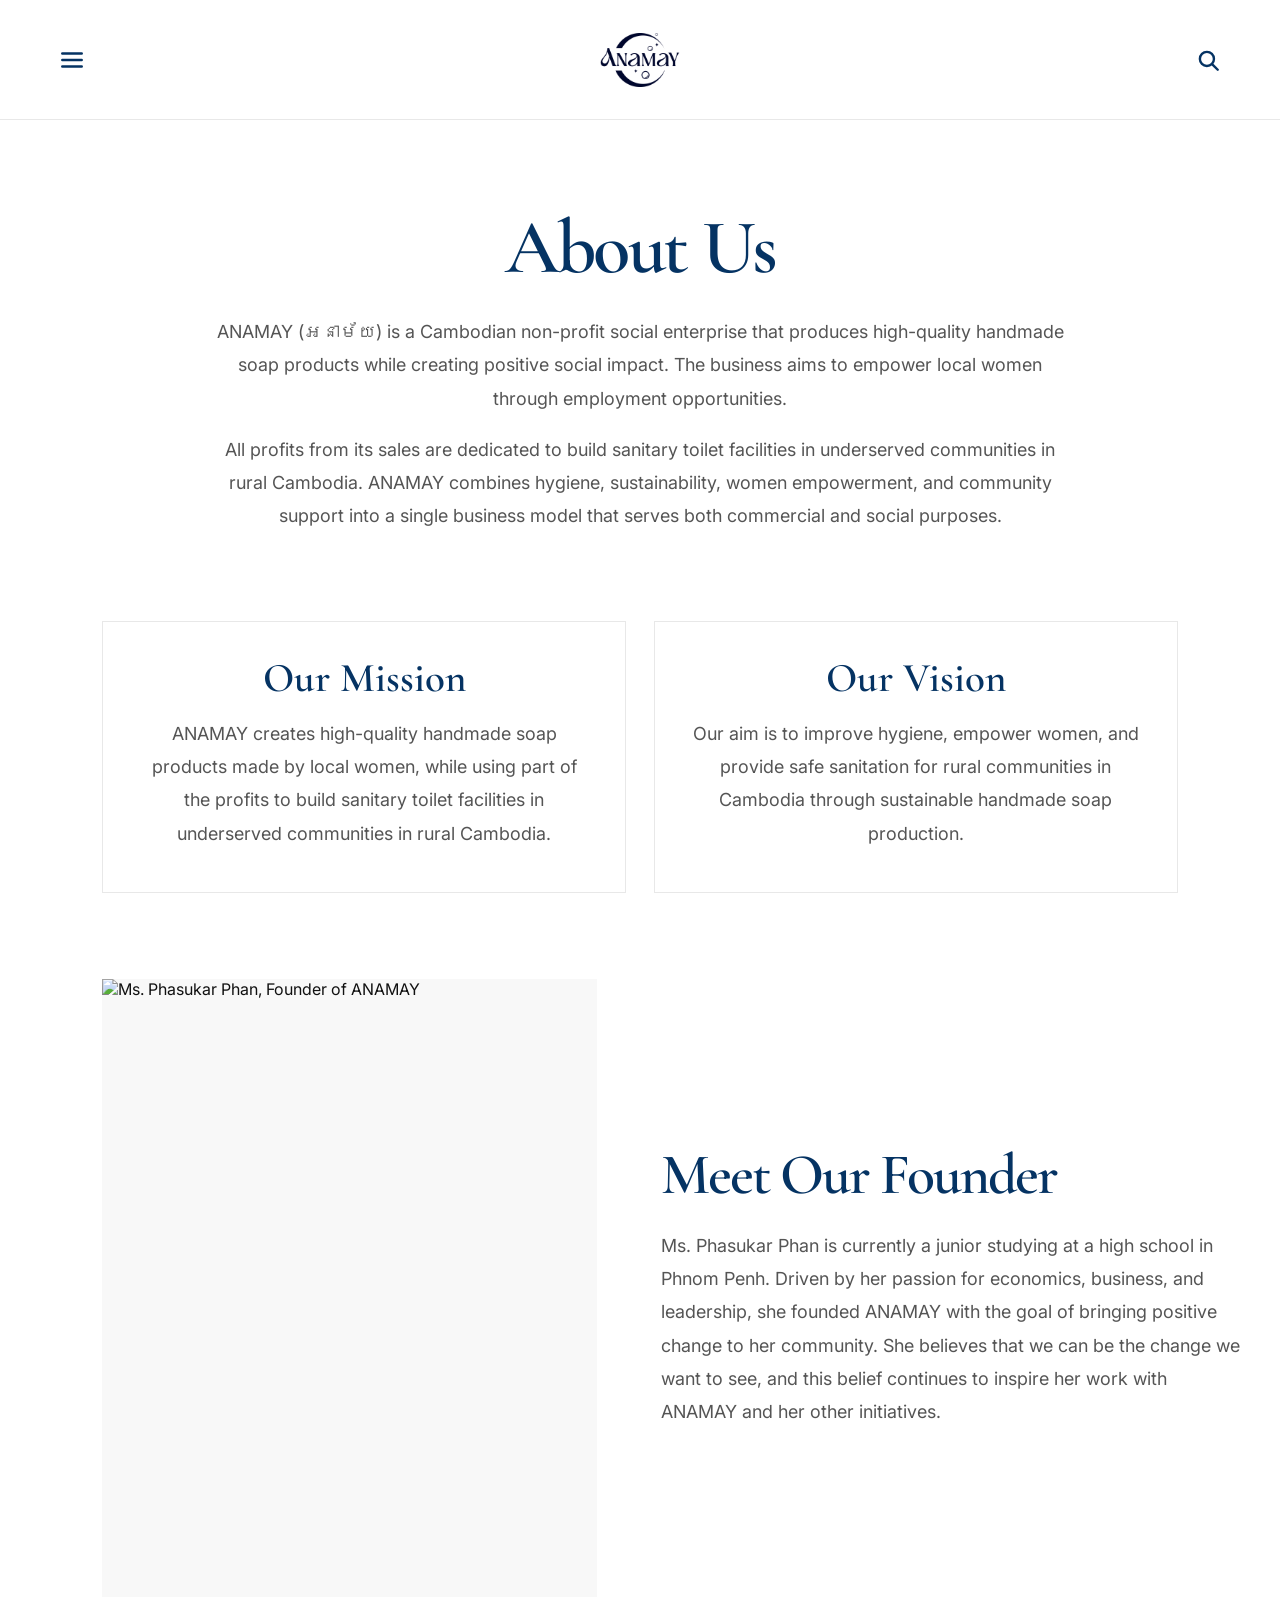
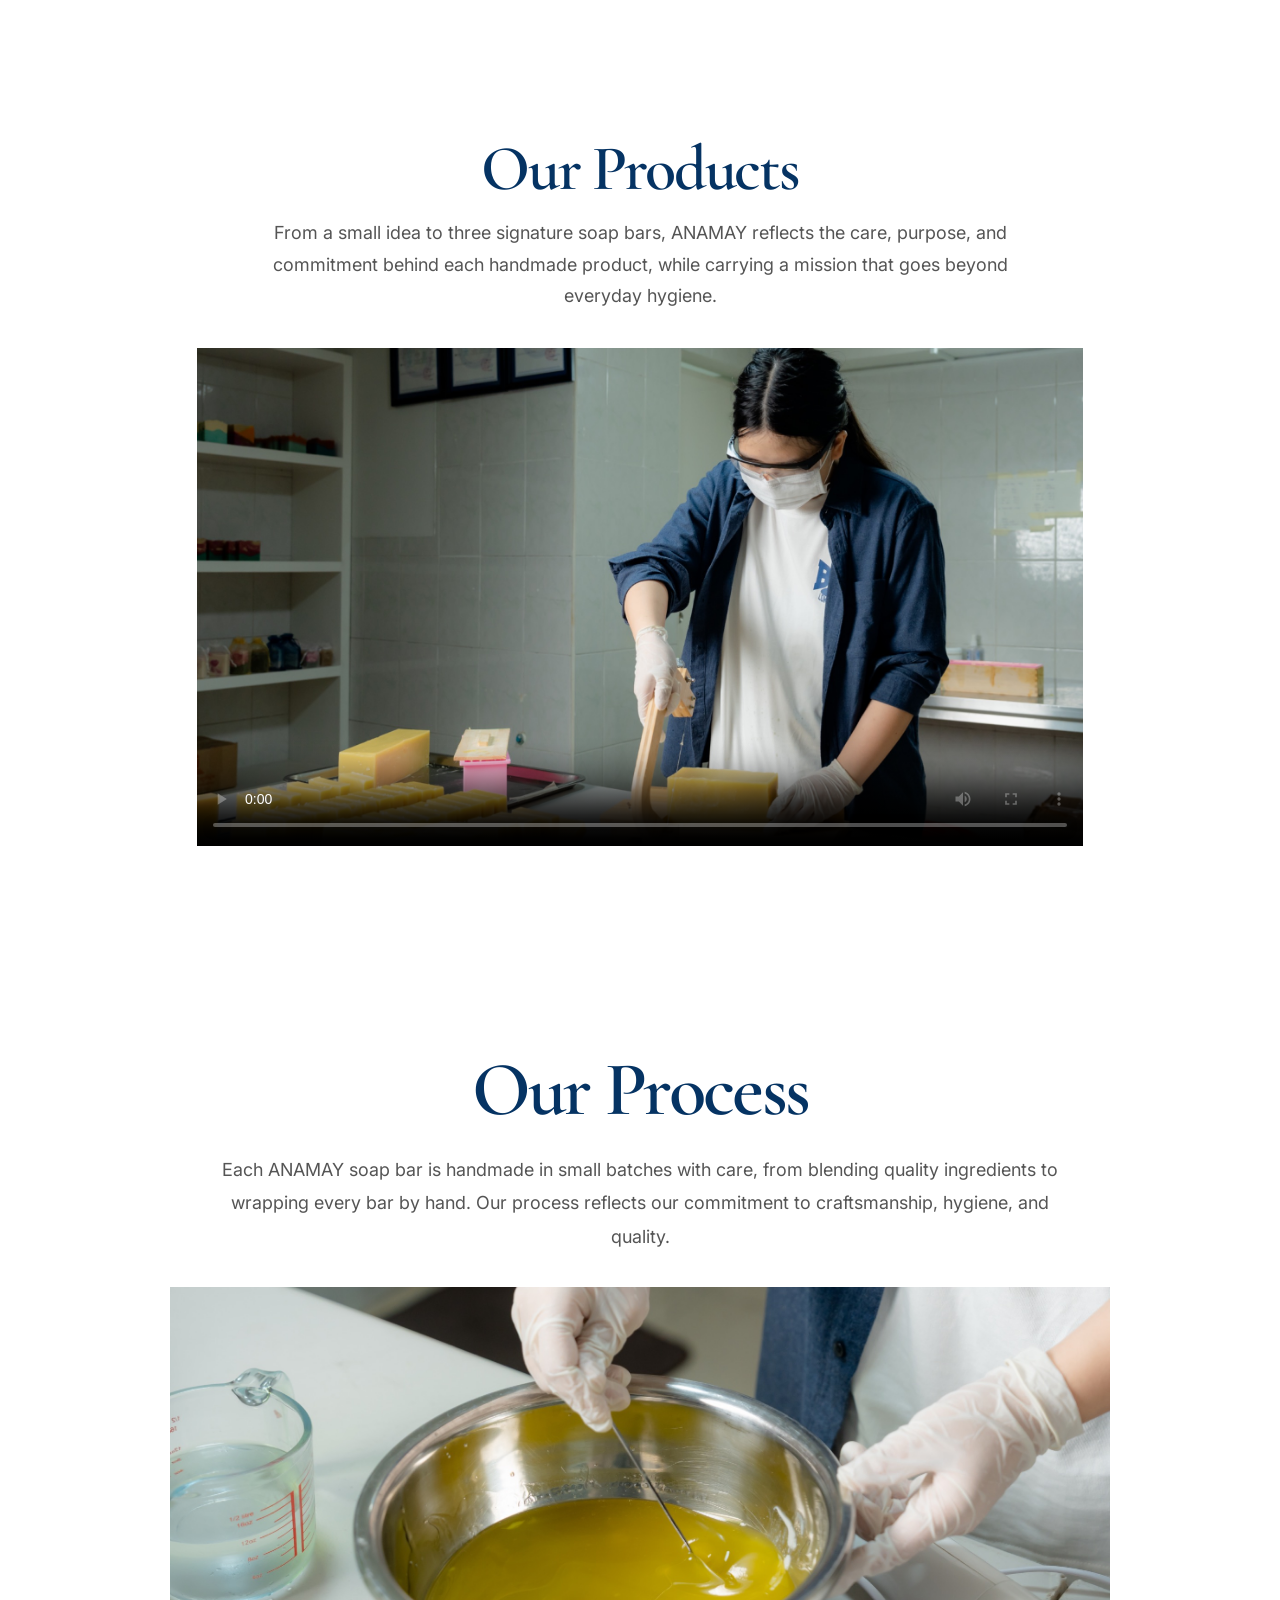
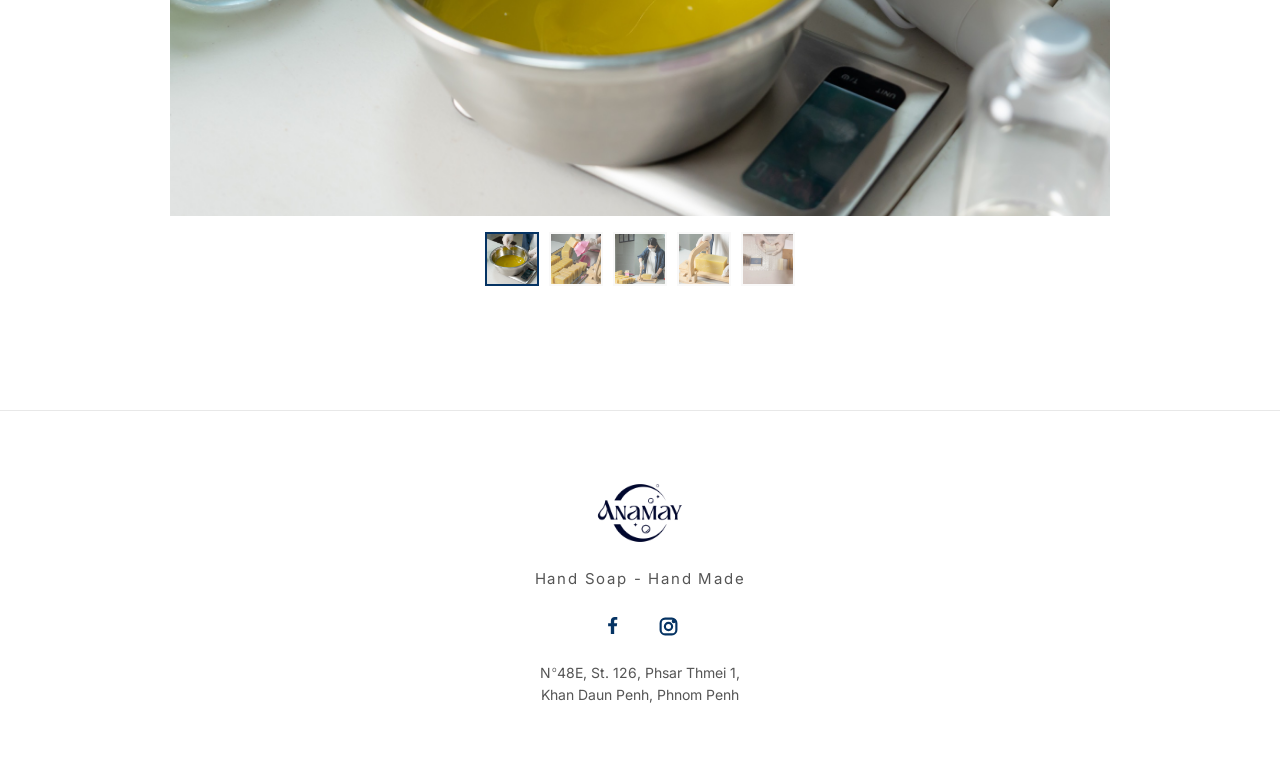
==== about-us/index.html @ 6538ec3e "Anamay Demo web" ====
<!DOCTYPE html>
<html lang="en">
<head>
  <meta charset="UTF-8" />
  <meta name="viewport" content="width=device-width, initial-scale=1.0" />
  <title>About Us | Anamay</title>

  <link rel="preconnect" href="https://fonts.googleapis.com">
  <link rel="preconnect" href="https://fonts.gstatic.com" crossorigin>
  <link href="https://fonts.googleapis.com/css2?family=Cormorant+Garamond:wght@500;600;700&family=Inter:wght@400;500;600;700&display=swap" rel="stylesheet">

  <link rel="stylesheet" href="../styles.css" />
</head>
<body class="about-us-page">
  <header class="site-header">
    <button class="icon-button" id="openMenu" aria-label="Open menu">
      <svg viewBox="0 0 24 24" aria-hidden="true">
        <line x1="3" y1="6" x2="21" y2="6"></line>
        <line x1="3" y1="12" x2="21" y2="12"></line>
        <line x1="3" y1="18" x2="21" y2="18"></line>
      </svg>
    </button>

    <a href="../" class="site-logo" aria-label="Anamay home">
      <img src="../images/anamay-logo.png" alt="Anamay logo" />
    </a>

    <div class="header-search">
      <input type="text" class="search-input" id="searchInput" placeholder="Search products..." />
      <div class="search-results" id="searchResults" aria-live="polite"></div>
      <button class="icon-button" id="searchToggle" aria-label="Open search">
        <svg viewBox="0 0 24 24" aria-hidden="true">
          <circle cx="11" cy="11" r="6.5"></circle>
          <line x1="16.2" y1="16.2" x2="21" y2="21"></line>
        </svg>
      </button>
    </div>
  </header>

  <aside class="side-menu" id="sideMenu">
    <button class="close-menu" id="closeMenu" aria-label="Close menu">&times;</button>
    <nav>
      <a href="../">Home</a>
      <a href="../about-us/">About Us</a>
      <a href="../our-journey/">Our Journey</a>
      <a href="../our-impact/">Our Impact</a>
    </nav>
  </aside>

  <div class="menu-backdrop" id="menuBackdrop"></div>

  <main class="about-page">
    <section class="about-section">
      <h1>About Us</h1>
      <div class="text-block narrow center-text">
        <p>
          ANAMAY (អនាម័យ) is a Cambodian non-profit social enterprise that produces high-quality handmade soap products while creating positive social impact. The business aims to empower local women through employment opportunities.
        </p>
        <p>
          All profits from its sales are dedicated to build sanitary toilet facilities in underserved communities in rural Cambodia. ANAMAY combines hygiene, sustainability, women empowerment, and community support into a single business model that serves both commercial and social purposes.
        </p>
      </div>
    </section>

    <section class="mission-vision-section">
      <article class="info-card">
        <h2>Our Mission</h2>
        <p>
          ANAMAY creates high-quality handmade soap products made by local women, while using part of the profits to build sanitary toilet facilities in underserved communities in rural Cambodia.
        </p>
      </article>

      <article class="info-card">
        <h2>Our Vision</h2>
        <p>
          Our aim is to improve hygiene, empower women, and provide safe sanitation for rural communities in Cambodia through sustainable handmade soap production.
        </p>
      </article>
    </section>
    <section class="founder-section">
      <div class="founder-image">
        <img src="../images/founder-ms-phasukar-phan.jpg" alt="Ms. Phasukar Phan, Founder of ANAMAY" />
      </div>

      <div class="founder-content">
        <h2>Meet Our Founder
        </h2>
        <p>
          Ms. Phasukar Phan is currently a junior studying at a high school in Phnom Penh. Driven by her passion for economics, business, and leadership, she founded ANAMAY with the goal of bringing positive change to her community. She believes that we can be the change we want to see, and this belief continues to inspire her work with ANAMAY and her other initiatives.
        </p>
      </div>
    </section>
    <section class="brand-video-section about-video-section">
      <div class="brand-video-copy">
        <h2>Our Products</h2>
        <p>
          From a small idea to three signature soap bars, ANAMAY reflects the care, purpose, and commitment behind each handmade product, while carrying a mission that goes beyond everyday hygiene.
        </p>
      </div>

      <div class="brand-video-wrap">
        <video controls playsinline preload="metadata" poster="../images/process-3.jpg">
          <source src="../videos/our-product.mp4" type="video/mp4" />
          Your browser does not support the video tag.
        </video>
      </div>
    </section>
    <section class="process-section">
      <h2>Our Process</h2>
      <div class="text-block narrow center-text process-intro">
        <p>
          Each ANAMAY soap bar is handmade in small batches with care, from blending quality ingredients to wrapping every bar by hand. Our process reflects our commitment to craftsmanship, hygiene, and quality.
        </p>
      </div>

      <div class="gallery process-gallery" data-gallery>
        <div class="main-image-wrap">
          <img class="main-gallery-image" src="../images/process-1.jpg" alt="Anamay handmade soap making process" />
        </div>

        <div class="thumbnail-row" aria-label="Choose process image">
          <button class="thumbnail is-active" data-index="0" data-image="../images/process-1.jpg" aria-label="Process image 1">
            <img src="../images/process-1.jpg" alt="Process thumbnail 1" />
          </button>
          <button class="thumbnail" data-index="1" data-image="../images/process-5.jpg" aria-label="Process image 2">
            <img src="../images/process-5.jpg" alt="Process thumbnail 2" />
          </button>
          <button class="thumbnail" data-index="2" data-image="../images/process-3.jpg" aria-label="Process image 3">
            <img src="../images/process-3.jpg" alt="Process thumbnail 3" />
          </button>
          <button class="thumbnail" data-index="3" data-image="../images/process-4.jpg" aria-label="Process image 4">
            <img src="../images/process-4.jpg" alt="Process thumbnail 4" />
          </button>
          <button class="thumbnail" data-index="3" data-image="../images/process-6.jpeg" aria-label="Process image 4">
            <img src="../images/process-6.jpeg" alt="Process thumbnail 5" />
          </button>
        </div>
      </div>
    </section>
  </main>

  <footer class="site-footer">
    <img src="../images/anamay-logo.png" alt="Anamay logo" class="footer-logo" />
    <p class="footer-slogan">Hand Soap - Hand Made</p>

    <div class="social-links">
      <a href="#" data-social="facebook" aria-label="Facebook">
        <svg viewBox="0 0 24 24" aria-hidden="true" class="facebook-icon">
          <path d="M13.6 21V13.7H16.1L16.5 10.8H13.6V8.9C13.6 8.1 13.8 7.5 15 7.5H16.6V4.9C16.3 4.9 15.4 4.8 14.3 4.8C12 4.8 10.4 6.2 10.4 8.7V10.8H7.8V13.7H10.4V21H13.6Z"/>
        </svg>
      </a>

      <a href="#" data-social="instagram" aria-label="Instagram">
        <svg viewBox="0 0 24 24" aria-hidden="true" class="instagram-icon">
          <rect x="5" y="5" width="14" height="14" rx="4" />
          <circle cx="12" cy="12" r="3.2" />
          <circle cx="16.7" cy="7.3" r="0.9" />
        </svg>
      </a>
    </div>

    <p class="footer-address">
      N<sup>o</sup>48E, St. 126, Phsar Thmei 1,
      <br> Khan Daun Penh, Phnom Penh
    </p>
  </footer>

  <script src="../script.js"></script>
</body>
</html>
---- styles.css ----
:root {
  --brand-blue: #053363;
  --white: #ffffff;
  --text: #111111;
  --muted: #555555;
  --border: #e8e8e8;
  --soft: #f8f8f8;
}

* {
  box-sizing: border-box;
}

html {
  scroll-behavior: smooth;
}

body {
  margin: 0;
  background: var(--white);
  color: var(--text);
  font-family: "Inter", Arial, sans-serif;
}

img {
  max-width: 100%;
  display: block;
}

/* SHARED HEADER */
.site-header {
  height: 120px;
  background: var(--white);
  border-bottom: 1px solid var(--border);
  display: flex;
  align-items: center;
  justify-content: space-between;
  padding: 0 4vw;
  position: sticky;
  top: 0;
  z-index: 20;
}

.site-logo {
  position: absolute;
  left: 50%;
  transform: translateX(-50%);
  height: 96px;
  display: flex;
  align-items: center;
  justify-content: center;
}

.site-logo img {
  width: 180px;
  height: 90px;
  object-fit: contain;
}

.icon-button {
  width: 42px;
  height: 42px;
  border: 0;
  background: transparent;
  padding: 8px;
  cursor: pointer;
  color: var(--brand-blue);
}

.icon-button svg {
  width: 100%;
  height: 100%;
  fill: none;
  stroke: currentColor;
  stroke-width: 2.2;
  stroke-linecap: round;
}

.header-search {
  display: flex;
  align-items: center;
  gap: 10px;
}

.search-input {
  width: 0;
  opacity: 0;
  border: 0;
  border-bottom: 1px solid var(--brand-blue);
  outline: 0;
  padding: 8px 0;
  font-family: inherit;
  transition: width 0.25s ease, opacity 0.25s ease;
}

.search-input.is-visible {
  width: 210px;
  opacity: 1;
  padding: 8px 4px;
}

/* PRODUCT SEARCH */
.header-search {
  position: relative;
}

.search-results {
  position: absolute;
  top: 48px;
  right: 0;
  width: 310px;
  background: var(--white);
  border: 1px solid var(--border);
  box-shadow: 0 18px 45px rgba(0, 0, 0, 0.08);
  padding: 8px;
  display: none;
  z-index: 60;
}

.search-results.is-visible {
  display: block;
}

.search-result-item {
  display: grid;
  grid-template-columns: 48px 1fr;
  gap: 12px;
  align-items: center;
  padding: 10px;
  text-decoration: none;
  color: var(--text);
  transition: background 0.2s ease;
}

.search-result-item:hover {
  background: var(--soft);
}

.search-result-item img {
  width: 48px;
  height: 48px;
  object-fit: cover;
  background: var(--soft);
}

.search-result-item strong {
  display: block;
  color: var(--brand-blue);
  font-family: "Cormorant Garamond", serif;
  font-size: 20px;
  line-height: 1;
  font-weight: 600;
}

.search-result-item span {
  display: block;
  margin-top: 5px;
  color: var(--muted);
  font-size: 13px;
}

.search-empty {
  padding: 14px 12px;
  color: var(--muted);
  font-size: 14px;
  text-align: left;
}

@media (max-width: 900px) {
  .search-results {
    width: min(310px, 82vw);
    top: 46px;
  }
}


.side-menu {
  position: fixed;
  top: 0;
  left: -340px;
  width: 320px;
  max-width: 85vw;
  height: 100vh;
  background: var(--white);
  z-index: 40;
  padding: 36px 32px;
  transition: left 0.3s ease;
  border-right: 1px solid var(--border);
}

.side-menu.is-open {
  left: 0;
}

.close-menu {
  border: 0;
  background: transparent;
  color: var(--brand-blue);
  font-size: 34px;
  cursor: pointer;
  margin-bottom: 52px;
}

.side-menu nav {
  display: flex;
  flex-direction: column;
  gap: 26px;
}

.side-menu a {
  color: var(--brand-blue);
  text-decoration: none;
  font-family: "Cormorant Garamond", serif;
  font-size: 32px;
}

.menu-backdrop {
  position: fixed;
  inset: 0;
  background: rgba(0, 0, 0, 0.2);
  z-index: 30;
  opacity: 0;
  pointer-events: none;
  transition: opacity 0.3s ease;
}

.menu-backdrop.is-visible {
  opacity: 1;
  pointer-events: auto;
}

/* HOME */
.hero {
  min-height: calc(100vh - 120px);
  display: grid;
  grid-template-columns: 44% 56%;
  background: var(--white);
}

.hero-copy {
  display: flex;
  flex-direction: column;
  justify-content: center;
  padding: 6vw 3.5vw 6vw 8vw;
}

.eyebrow {
  margin: 0 0 18px;
  color: var(--brand-blue);
  font-size: 14px;
  letter-spacing: 0.28em;
  text-transform: uppercase;
  font-weight: 700;
}

.hero h1 {
  margin: 0;
  color: var(--brand-blue);
  font-family: "Cormorant Garamond", serif;
  font-size: clamp(64px, 6.8vw, 124px);
  line-height: 0.94;
  font-weight: 600;
  letter-spacing: -0.035em;
}

.hero-description {
  max-width: 520px;
  margin: 28px 0 34px;
  color: var(--muted);
  font-size: 18px;
  line-height: 1.75;
}

.primary-button,
.product-button {
  display: inline-flex;
  align-items: center;
  justify-content: center;
  background: var(--brand-blue);
  color: var(--white);
  text-decoration: none;
  text-transform: uppercase;
  letter-spacing: 0.08em;
  font-size: 13px;
  font-weight: 700;
  min-height: 56px;
  padding: 0 34px;
  width: fit-content;
  transition: opacity 0.2s ease;
}

.primary-button:hover,
.product-button:hover {
  opacity: 0.86;
}

.hero-image {
  height: calc(100vh - 120px);
  min-height: 650px;
  overflow: hidden;
}

.hero-image img {
  width: 100%;
  height: 100%;
  object-fit: cover;
  object-position: center 58%;
}

.products {
  padding: 90px 6vw 120px;
}

.products h2 {
  margin: 0 0 58px;
  color: var(--brand-blue);
  text-align: center;
  font-family: "Cormorant Garamond", serif;
  font-size: 46px;
  font-weight: 500;
}

.product-grid {
  display: grid;
  grid-template-columns: repeat(3, minmax(0, 1fr));
  gap: 52px;
  max-width: 1220px;
  margin: 0 auto;
}

.product-card {
  text-align: center;
}

.product-image {
  display: block;
  aspect-ratio: 4 / 5;
  background: var(--soft);
  overflow: hidden;
  margin-bottom: 24px;
}

.product-image img {
  width: 100%;
  height: 100%;
  object-fit: cover;
  object-position: center 56%;
  transition: transform 0.35s ease;
}

.product-card:hover .product-image img {
  transform: scale(1.03);
}

.product-card h3 {
  margin: 0 0 10px;
  font-family: "Cormorant Garamond", serif;
  font-size: 24px;
  color: var(--text);
  font-weight: 500;
}

.price {
  margin: 0 0 20px;
  color: var(--brand-blue);
  font-size: 16px;
  font-weight: 600;
}

.product-button {
  min-height: 48px;
  padding: 0 26px;
  font-size: 12px;
}

/* CLEAN CONTENT PAGES */
.about-page,
.impact-page {
  padding: 0 8vw 120px;
}

.about-section,
.process-section,
.impact-section {
  max-width: 980px;
  margin: 0 auto;
  padding-top: 88px;
  text-align: center;
}

.about-section h1,
.process-section h2,
.impact-section h1,
.impact-section h2,
.journey-clean-block h2 {
  margin: 0;
  color: var(--brand-blue);
  font-family: "Cormorant Garamond", serif;
  font-size: clamp(56px, 6vw, 96px);
  line-height: 0.95;
  font-weight: 600;
  letter-spacing: -0.035em;
  text-align: center;
}

.text-block p,
.info-card p,
.impact-text p,
.journey-clean-block p {
  color: var(--muted);
  font-size: 18px;
  line-height: 1.85;
}

.text-block p,
.impact-text p,
.journey-clean-block p {
  margin: 0 0 18px;
}

.narrow {
  max-width: 850px;
  margin-left: auto;
  margin-right: auto;
}

.center-text {
  text-align: center;
}

.about-section .text-block {
  margin-top: 30px;
}

.mission-vision-section {
  display: grid;
  grid-template-columns: repeat(2, minmax(0, 1fr));
  gap: 28px;
  padding-top: 70px;
}

.info-card {
  border: 1px solid var(--border);
  padding: 36px 36px 42px;
  background: var(--white);
  text-align: center;
}

.info-card h2 {
  margin: 0 0 18px;
  color: var(--brand-blue);
  font-family: "Cormorant Garamond", serif;
  font-size: clamp(34px, 3.2vw, 52px);
  line-height: 1;
  font-weight: 600;
}

.info-card p {
  margin: 0;
}

.process-intro,
.impact-text {
  max-width: 860px;
  margin: 26px auto 34px;
}

.journey-page {
  min-height: calc(100vh - 120px);
}

.journey-clean-section {
  max-width: 980px;
  margin: 0 auto;
  padding: 82px 0 120px;
  text-align: center;
}

.journey-clean-block {
  max-width: 860px;
  margin: 0 auto 54px;
  padding-bottom: 54px;
  border-bottom: 1px solid var(--border);
  text-align: center;
}

.journey-clean-block:last-child {
  margin-bottom: 0;
  padding-bottom: 0;
  border-bottom: 0;
}

.journey-clean-block h2 {
  margin-bottom: 18px;
  font-size: clamp(38px, 4vw, 62px);
}

.journey-clean-block p {
  margin: 0;
}

.impact-section-divider {
  margin-top: 86px;
  padding-top: 86px;
  border-top: 1px solid var(--border);
}

/* SHARED GALLERIES */
.gallery {
  max-width: 940px;
  margin: 0 auto;
}

.main-image-wrap {
  width: 100%;
  aspect-ratio: 16 / 9;
  background: var(--soft);
  overflow: hidden;
}

.main-gallery-image,
.main-impact-image,
.main-process-image {
  width: 100%;
  height: 100%;
  object-fit: cover;
  object-position: center;
}

.thumbnail-row {
  width: 100%;
  display: flex;
  justify-content: center;
  gap: 10px;
  margin: 16px auto 0;
  overflow-x: auto;
  padding-bottom: 4px;
}

.thumbnail {
  min-width: 54px;
  width: 54px;
  height: 54px;
  border: 2px solid transparent;
  padding: 0;
  background: var(--soft);
  cursor: pointer;
  overflow: hidden;
  opacity: 0.72;
  transition: border-color 0.2s ease, opacity 0.2s ease;
}

.thumbnail img {
  width: 100%;
  height: 100%;
  object-fit: cover;
}

.thumbnail:hover {
  opacity: 1;
}

.thumbnail.is-active {
  border-color: var(--brand-blue);
  opacity: 1;
}

/* PRODUCT DETAIL */
.product-page {
  min-height: calc(100vh - 120px);
  display: grid;
  grid-template-columns: 52% 48%;
  align-items: center;
  gap: 6vw;
  padding: 70px 8vw;
}

.product-gallery {
  width: 100%;
  max-width: none;
}

.product-main-wrap {
  width: min(100%, 640px);
  aspect-ratio: 4 / 5;
  margin: 0 auto;
}

.main-product-image {
  width: 100%;
  height: 100%;
  object-fit: cover;
  object-position: center;
}

.product-gallery .thumbnail-row {
  width: min(100%, 640px);
}

.product-info {
  max-width: 560px;
}

.product-info h1 {
  margin: 0 0 22px;
  color: var(--brand-blue);
  font-family: "Cormorant Garamond", serif;
  font-size: clamp(58px, 7vw, 112px);
  line-height: 0.95;
  font-weight: 600;
  letter-spacing: -0.035em;
}

.product-detail-price {
  color: var(--brand-blue);
  font-size: 24px;
  font-weight: 700;
  margin-bottom: 44px;
}

.info-block,
.size-block,
.inquiry-block {
  padding-top: 26px;
  border-top: 1px solid var(--border);
  margin-top: 26px;
}

.info-block h2,
.size-block h2,
.inquiry-block h2 {
  margin: 0 0 16px;
  color: var(--brand-blue);
  font-size: 14px;
  letter-spacing: 0.18em;
  text-transform: uppercase;
}

.info-block ul {
  list-style: none;
  padding: 0;
  margin: 0;
}

.info-block li {
  color: var(--muted);
  font-size: 18px;
  line-height: 1.9;
}

.size-options {
  display: flex;
  gap: 12px;
  flex-wrap: wrap;
}

.size-option {
  min-width: 110px;
  height: 48px;
  border: 1px solid var(--brand-blue);
  background: var(--white);
  color: var(--brand-blue);
  font-family: inherit;
  font-weight: 700;
  cursor: pointer;
  transition: background 0.2s ease, color 0.2s ease;
}

.size-option.is-selected {
  background: var(--brand-blue);
  color: var(--white);
}

/* SHARED SOCIAL ICONS */
.social-links,
.inquiry-icons {
  display: flex;
  justify-content: center;
  align-items: center;
  gap: 22px;
}

.inquiry-icons {
  justify-content: flex-start;
  gap: 18px;
}

.social-links {
  margin-bottom: 18px;
}

.social-links a,
.inquiry-icons a {
  color: var(--brand-blue);
  width: 34px;
  height: 34px;
  display: inline-flex;
  align-items: center;
  justify-content: center;
  line-height: 0;
}

.social-links svg,
.inquiry-icons svg {
  display: block;
}

.facebook-icon {
  width: 25px;
  height: 25px;
  transform: translateY(-2px);
}

.facebook-icon path {
  fill: currentColor;
}

.instagram-icon {
  width: 27px;
  height: 27px;
  fill: none;
  stroke: currentColor;
  stroke-width: 1.9;
  stroke-linecap: round;
  stroke-linejoin: round;
  transform: translateY(0);
}

.telegram-icon {
  width: 28px;
  height: 28px;
  transform: translateY(-1px);
}

.telegram-icon path {
  fill: currentColor;
}

/* SHARED FOOTER */
.site-footer {
  border-top: 1px solid var(--border);
  padding: 54px 24px 58px;
  text-align: center;
}

.footer-logo {
  width: 190px;
  height: 96px;
  object-fit: contain;
  margin: 0 auto 8px;
}

.footer-slogan {
  margin: 0 0 22px;
  color: var(--muted);
  font-size: 15px;
  letter-spacing: 0.12em;
}

.footer-address {
  margin: 0;
  color: var(--muted);
  font-size: 14px;
  line-height: 1.6;
}

.footer-address sup {
  font-size: 0.55em;
  vertical-align: super;
  margin-left: 1px;
}

/* MOBILE */
@media (max-width: 900px) {
  .site-header {
    height: 96px;
    padding: 0 22px;
  }

  .site-logo {
    height: 82px;
  }

  .site-logo img {
    width: 148px;
    height: 76px;
  }

  .search-input.is-visible {
    width: 135px;
  }

  .hero {
    min-height: auto;
    grid-template-columns: 1fr;
  }

  .hero-copy {
    padding: 46px 24px 58px;
    order: 2;
  }

  .hero h1 {
    font-size: clamp(46px, 13vw, 68px);
  }

  .hero-description {
    font-size: 16px;
    margin: 24px 0 30px;
  }

  .hero-image {
    order: 1;
    height: 70vh;
    min-height: 480px;
  }

  .products {
    padding: 70px 22px 90px;
  }

  .product-grid {
    grid-template-columns: 1fr;
    gap: 54px;
  }

  .about-page,
  .impact-page {
    padding: 0 24px 86px;
  }

  .about-section,
  .process-section,
  .impact-section {
    padding-top: 62px;
  }

  .about-section h1,
  .process-section h2,
  .impact-section h1,
  .impact-section h2 {
    font-size: clamp(42px, 11vw, 64px);
  }

  .text-block p,
  .info-card p,
  .impact-text p,
  .journey-clean-block p {
    font-size: 16px;
  }

  .mission-vision-section {
    grid-template-columns: 1fr;
    gap: 18px;
    padding-top: 48px;
  }

  .info-card {
    padding: 28px 24px 32px;
  }

  .journey-clean-section {
    padding-top: 58px;
    padding-bottom: 86px;
  }

  .journey-clean-block {
    padding-bottom: 42px;
    margin-bottom: 42px;
  }

  .journey-clean-block h2 {
    font-size: clamp(34px, 10vw, 48px);
  }

  .impact-section-divider {
    margin-top: 58px;
    padding-top: 58px;
  }

  .main-image-wrap {
    aspect-ratio: 4 / 5;
  }

  .thumbnail-row {
    justify-content: flex-start;
  }

  .thumbnail {
    min-width: 52px;
    width: 52px;
    height: 52px;
  }

  .product-page {
    grid-template-columns: 1fr;
    gap: 44px;
    padding: 30px 22px 70px;
  }

  .product-main-wrap {
    width: 100%;
    aspect-ratio: 4 / 5;
  }

  .product-gallery .thumbnail-row {
    width: 100%;
  }

  .product-info {
    max-width: none;
  }

  .product-info h1 {
    font-size: clamp(52px, 15vw, 76px);
  }

  .product-detail-price {
    margin-bottom: 34px;
  }

  .footer-logo {
    width: 175px;
    height: 88px;
  }
}


/* PAGE-SPECIFIC REFINEMENTS FOR GITHUB READY VERSION */
.home-page .side-menu a[href="../home/"],
.about-us-page .side-menu a[href="../about-us/"],
.our-journey-page .side-menu a[href="../our-journey/"],
.our-impact-page .side-menu a[href="../our-impact/"] {
  font-weight: 700;
}

.about-us-page .about-section {
  padding-top: 92px;
}

.our-journey-page .journey-clean-section {
  max-width: 980px;
}

.our-journey-page .journey-clean-block h2,
.our-impact-page .impact-section h1,
.our-impact-page .impact-section h2 {
  color: var(--brand-blue);
}

.our-impact-page .impact-section {
  padding-top: 92px;
}

.product-detail-page .site-header {
  position: sticky;
}

.product-detail-page .product-page {
  padding-top: 88px;
  padding-bottom: 96px;
}

.turmeric-page .product-info h1,
.jasmine-page .product-info h1 {
  max-width: 620px;
}

@media (max-width: 900px) {
  .product-detail-page .product-page {
    padding-top: 38px;
  }

  .about-us-page .about-section,
  .our-impact-page .impact-section {
    padding-top: 64px;
  }
}


/* JOURNEY AWARENESS SECTION */
.our-journey-page .journey-awareness-gallery {
  margin-top: 38px;
}

.our-journey-page .journey-awareness-gallery .main-image-wrap {
  aspect-ratio: 16 / 9;
}

.our-journey-page .journey-clean-block h2 {
  font-size: clamp(38px, 4vw, 62px);
}

.our-journey-page .journey-clean-block p {
  font-size: 18px;
  line-height: 1.85;
}

@media (max-width: 900px) {
  .our-journey-page .journey-awareness-gallery {
    margin-top: 30px;
  }

  .our-journey-page .journey-awareness-gallery .main-image-wrap {
    aspect-ratio: 4 / 5;
  }

  .our-journey-page .journey-clean-block p {
    font-size: 16px;
  }
}
@media (max-width: 900px) {
  /* Show full image and remove empty space under slideshow photos */
  .impact-gallery .main-image-wrap,
  .process-gallery .main-image-wrap,
  .our-journey-page .journey-awareness-gallery .main-image-wrap {
    aspect-ratio: auto;
    height: auto;
    overflow: hidden;
  }

  .impact-gallery .main-gallery-image,
  .impact-gallery .main-impact-image,
  .process-gallery .main-gallery-image,
  .process-gallery .main-process-image,
  .our-journey-page .journey-awareness-gallery .main-gallery-image {
    display: block;
    width: 100%;
    height: auto;
    object-fit: contain;
  }

  /* Center thumbnails on mobile */
  .impact-gallery .thumbnail-row,
  .process-gallery .thumbnail-row,
  .our-journey-page .journey-awareness-gallery .thumbnail-row {
    justify-content: center;
  }
}
/* MEET OUR FOUNDER */
.founder-section {
  max-width: 1120px;
  margin: 86px auto 0;
  display: grid;
  grid-template-columns: 46% 54%;
  gap: 64px;
  align-items: center;
}

.founder-image {
  width: 100%;
  aspect-ratio: 4 / 5;
  overflow: hidden;
  background: var(--soft);
}

.founder-image img {
  width: 100%;
  height: 100%;
  object-fit: cover;
  object-position: center;
}

.founder-content {
  width: 100%;
  max-width: 700px;
  justify-self: center;
  align-self: center;
  text-align: left;
}

.founder-content h2 {
  margin: 0 0 24px;
  color: var(--brand-blue);
  font-family: "Cormorant Garamond", serif;
  font-size: clamp(52px, 4.5vw, 76px);
  line-height: 1;
  font-weight: 600;
  letter-spacing: -0.035em;
  white-space: nowrap;
  text-align: left;
}

.founder-content p {
  margin: 0;
  color: var(--muted);
  font-size: 18px;
  line-height: 1.85;
  max-width: 640px;
  text-align: left;
}
/* MOBILE */
@media (max-width: 900px) {
  .about-us-page .founder-section {
    grid-template-columns: 1fr;
    gap: 28px;
  }

  .about-us-page .founder-content {
    order: 1;
    width: 100%;
    max-width: 100%;
    justify-self: center;
    text-align: center;
  }

  .about-us-page .founder-content h2 {
    text-align: center;
    white-space: normal;
    font-size: clamp(38px, 10vw, 52px);
    line-height: 1;
    margin-bottom: 16px;
  }

  .about-us-page .founder-content p {
    margin: 0 auto;
    max-width: 100%;
    text-align: center;
    font-size: 15.5px;
    line-height: 1.7;
  }

  .about-us-page .founder-image {
    order: 2;
    width: 82%;
    max-width: 360px;
    margin: 0 auto;
  }
}
/* BRAND VIDEO SECTION */
.brand-video-section {
  max-width: 1040px;
  margin: 0 auto;
  padding: 0 6vw 120px;
  text-align: center;
}

.about-video-section {
  padding-top: 140px;
}

.brand-video-copy h2 {
  margin: 0 0 16px;
  color: var(--brand-blue);
  font-family: "Cormorant Garamond", serif;
  font-size: clamp(46px, 5vw, 78px);
  line-height: 1;
  font-weight: 600;
  letter-spacing: -0.035em;
}

.brand-video-copy p {
  max-width: 760px;
  margin: 0 auto 36px;
  color: var(--muted);
  font-size: 18px;
  line-height: 1.75;
}

.brand-video-wrap {
  width: 100%;
  background: var(--soft);
  overflow: hidden;
}

.brand-video-wrap video {
  width: 100%;
  display: block;
  aspect-ratio: 16 / 9;
  object-fit: cover;
}

/* MOBILE */
@media (max-width: 900px) {
  .brand-video-section {
    padding: 0 24px 86px;
  }

  .about-video-section {
    padding-top: 82px;
  }

  .brand-video-copy h2 {
    font-size: clamp(38px, 10vw, 56px);
    line-height: 1;
    margin-bottom: 14px;
  }

  .brand-video-copy p {
    font-size: 16px;
    line-height: 1.7;
    margin-bottom: 28px;
  }

  .brand-video-wrap video {
    aspect-ratio: 16 / 9;
  }
}
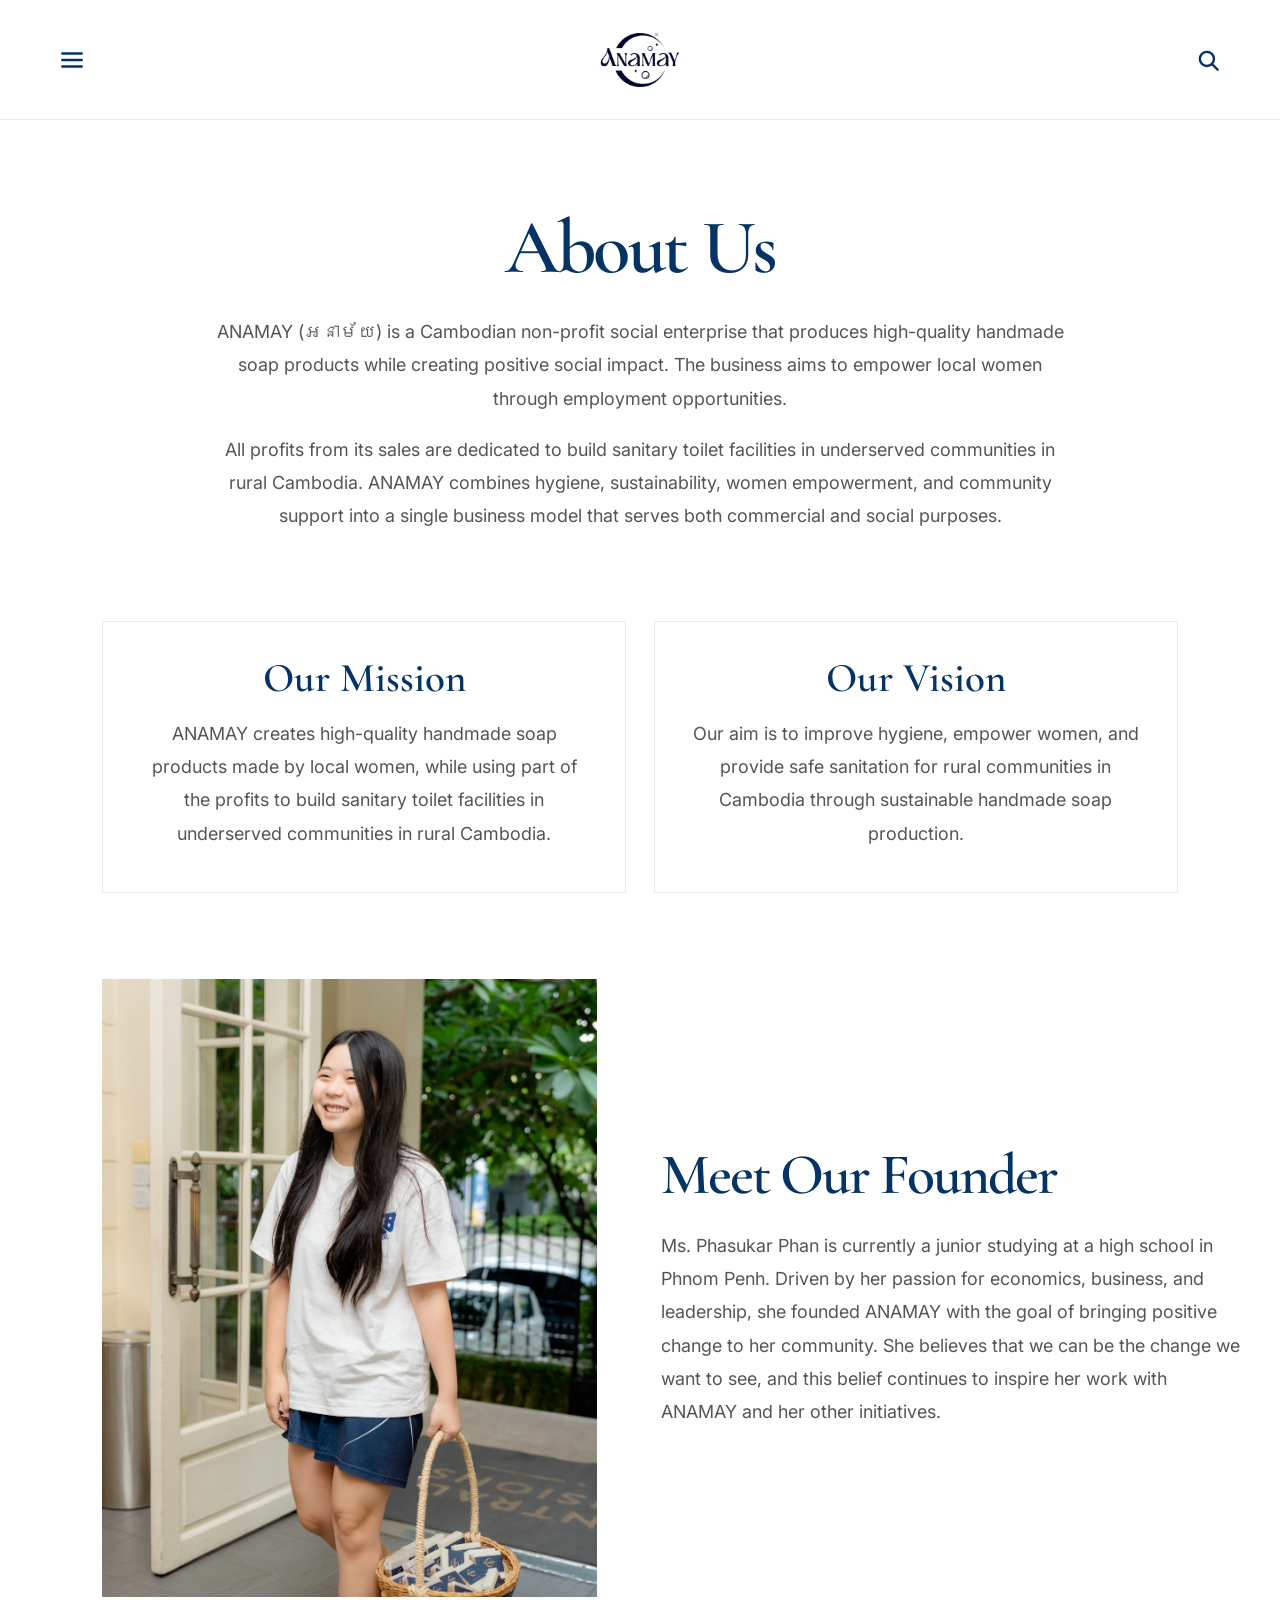
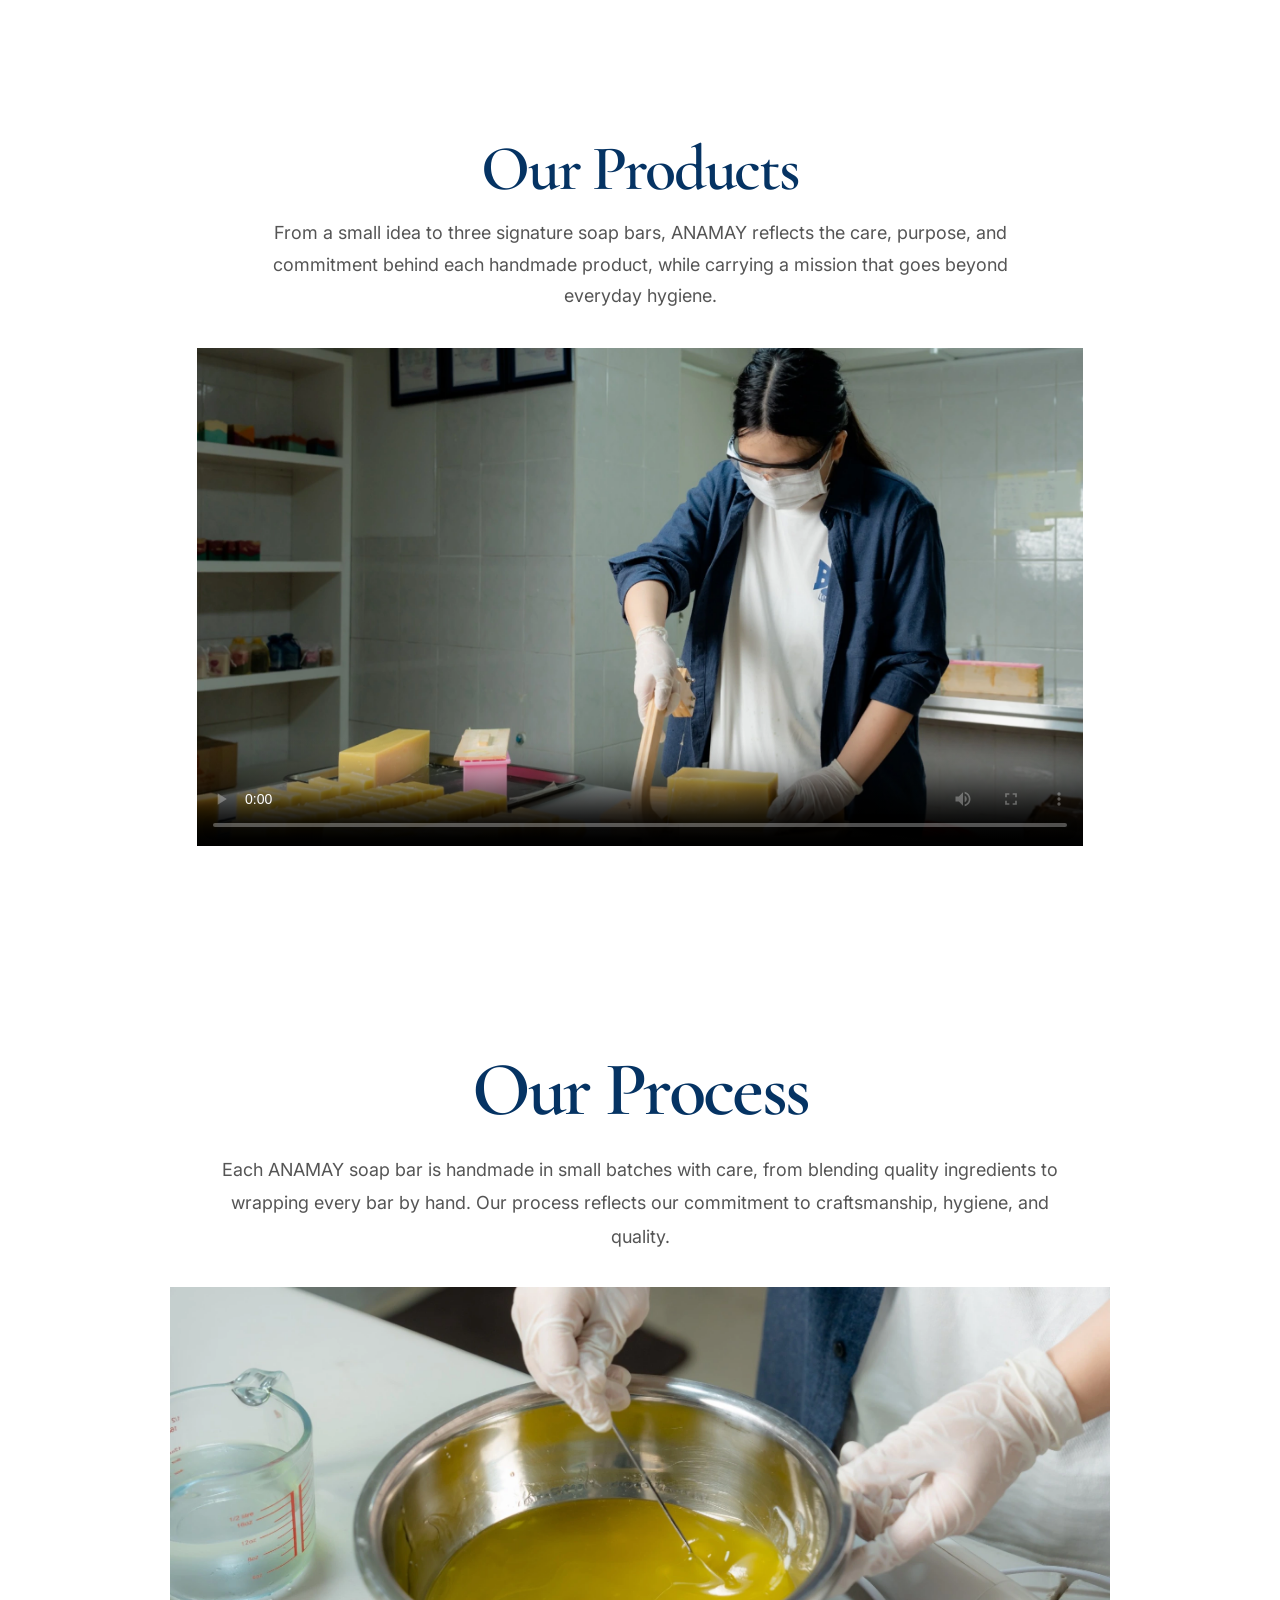
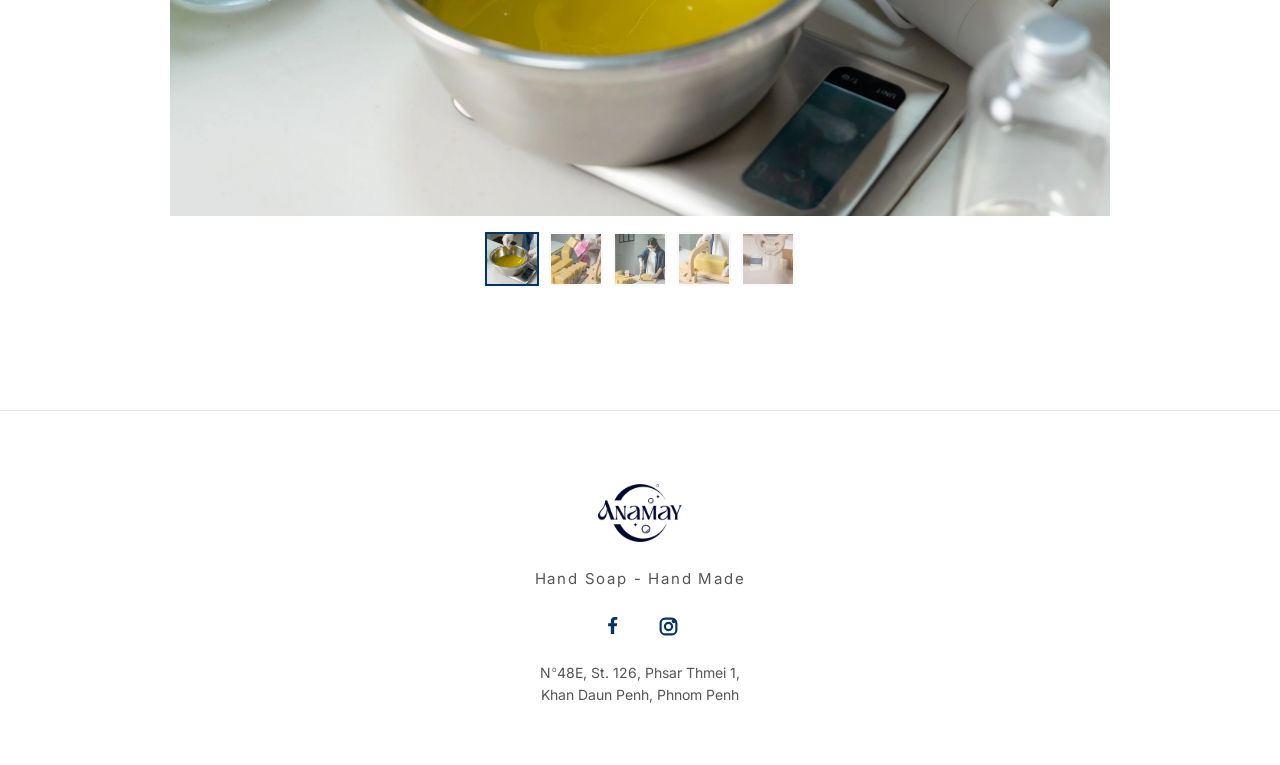
==== commit b8cc9749: "Update image to webp" ====
--- a/about-us/index.html
+++ b/about-us/index.html
@@ -79,7 +79,7 @@
     </section>
     <section class="founder-section">
       <div class="founder-image">
-        <img src="../images/founder-ms-phasukar-phan.jpg" alt="Ms. Phasukar Phan, Founder of ANAMAY" />
+        <img src="../images/founder-ms-phasukar-phan.webp" alt="Ms. Phasukar Phan, Founder of ANAMAY" />
       </div>
 
       <div class="founder-content">
@@ -99,7 +99,7 @@
       </div>
 
       <div class="brand-video-wrap">
-        <video controls playsinline preload="metadata" poster="../images/process-3.jpg">
+        <video controls playsinline preload="metadata" poster="../images/process-3.webp">
           <source src="../videos/our-product.mp4" type="video/mp4" />
           Your browser does not support the video tag.
         </video>
@@ -115,24 +115,24 @@
 
       <div class="gallery process-gallery" data-gallery>
         <div class="main-image-wrap">
-          <img class="main-gallery-image" src="../images/process-1.jpg" alt="Anamay handmade soap making process" />
+          <img class="main-gallery-image" src="../images/process-1.webp" alt="Anamay handmade soap making process" />
         </div>
 
         <div class="thumbnail-row" aria-label="Choose process image">
-          <button class="thumbnail is-active" data-index="0" data-image="../images/process-1.jpg" aria-label="Process image 1">
-            <img src="../images/process-1.jpg" alt="Process thumbnail 1" />
+          <button class="thumbnail is-active" data-index="0" data-image="../images/process-1.webp" aria-label="Process image 1">
+            <img src="../images/process-1.webp" alt="Process thumbnail 1" />
           </button>
-          <button class="thumbnail" data-index="1" data-image="../images/process-5.jpg" aria-label="Process image 2">
-            <img src="../images/process-5.jpg" alt="Process thumbnail 2" />
+          <button class="thumbnail" data-index="1" data-image="../images/process-5.webp" aria-label="Process image 2">
+            <img src="../images/process-5.webp" alt="Process thumbnail 2" />
           </button>
-          <button class="thumbnail" data-index="2" data-image="../images/process-3.jpg" aria-label="Process image 3">
-            <img src="../images/process-3.jpg" alt="Process thumbnail 3" />
+          <button class="thumbnail" data-index="2" data-image="../images/process-3.webp" aria-label="Process image 3">
+            <img src="../images/process-3.webp" alt="Process thumbnail 3" />
           </button>
-          <button class="thumbnail" data-index="3" data-image="../images/process-4.jpg" aria-label="Process image 4">
-            <img src="../images/process-4.jpg" alt="Process thumbnail 4" />
+          <button class="thumbnail" data-index="3" data-image="../images/process-4.webp" aria-label="Process image 4">
+            <img src="../images/process-4.webp" alt="Process thumbnail 4" />
           </button>
-          <button class="thumbnail" data-index="3" data-image="../images/process-6.jpeg" aria-label="Process image 4">
-            <img src="../images/process-6.jpeg" alt="Process thumbnail 5" />
+          <button class="thumbnail" data-index="3" data-image="../images/process-6.webp" aria-label="Process image 4">
+            <img src="../images/process-6.webp" alt="Process thumbnail 5" />
           </button>
         </div>
       </div>
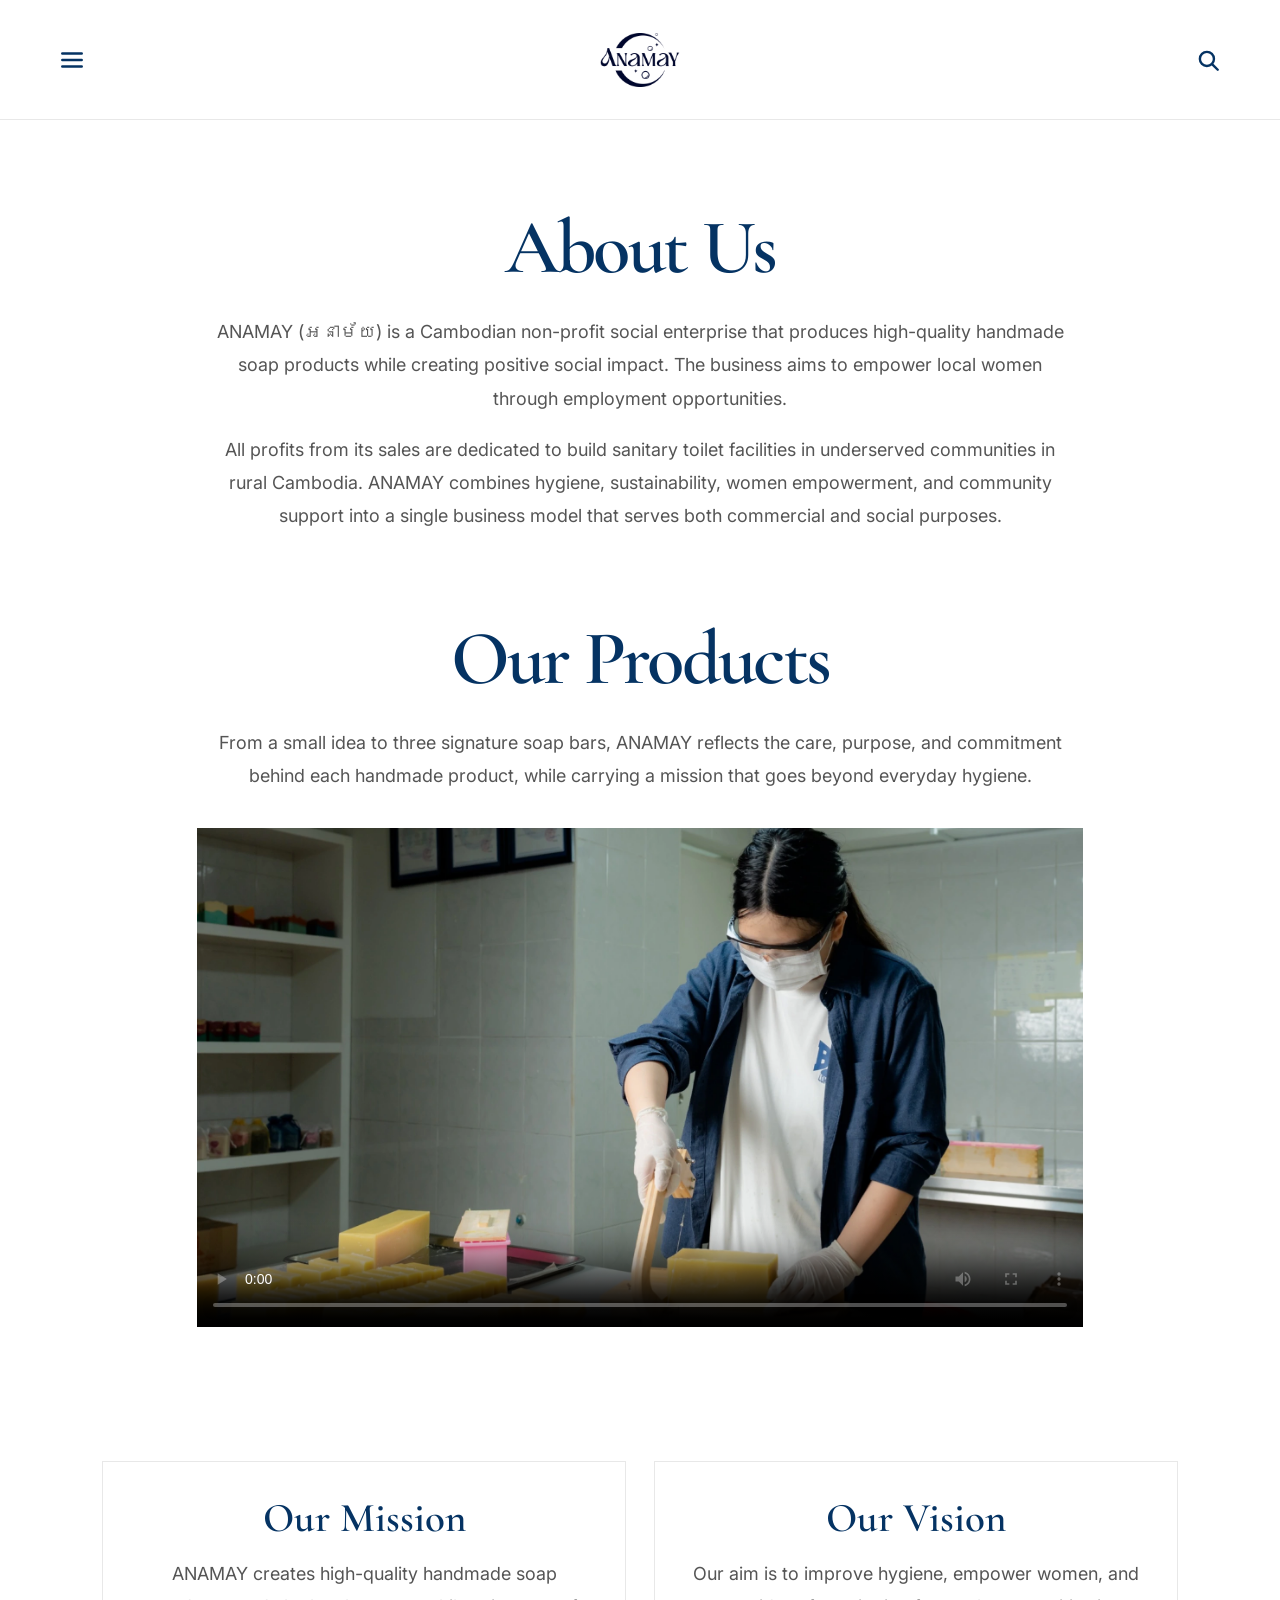
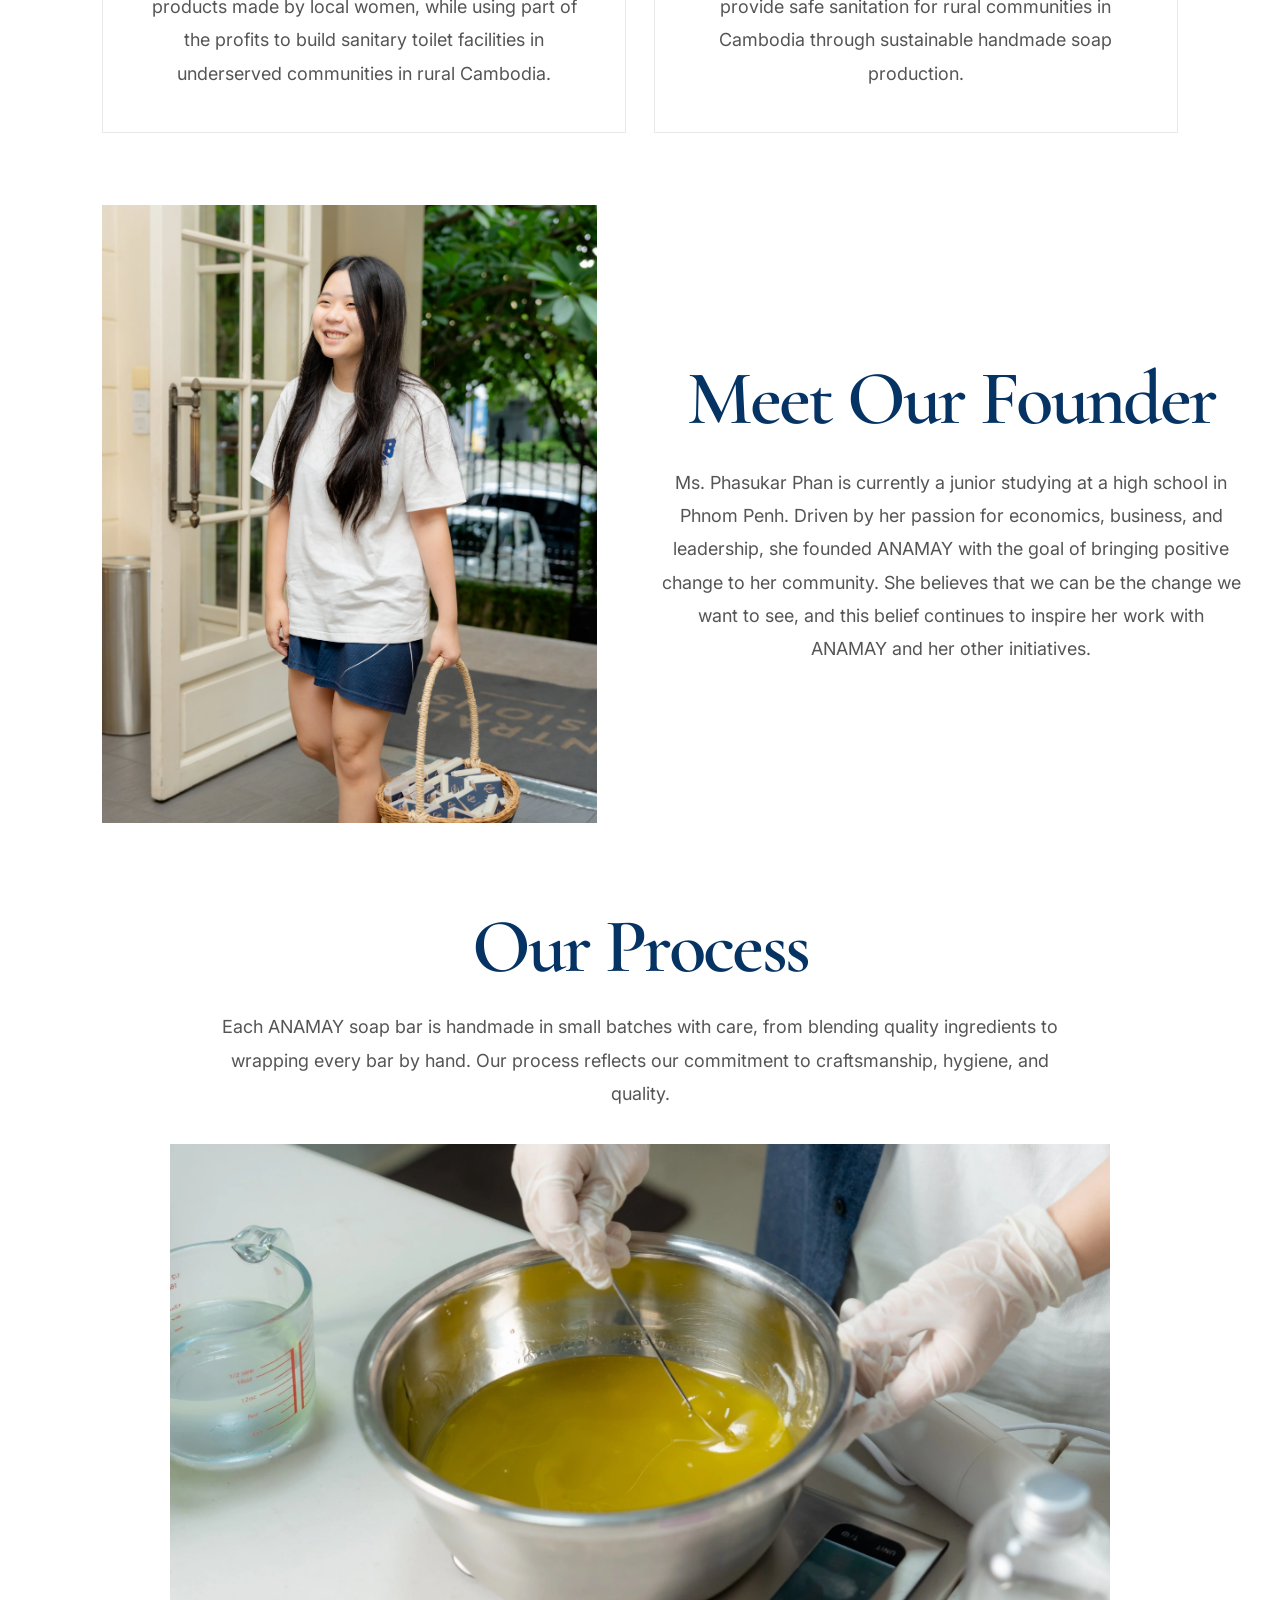
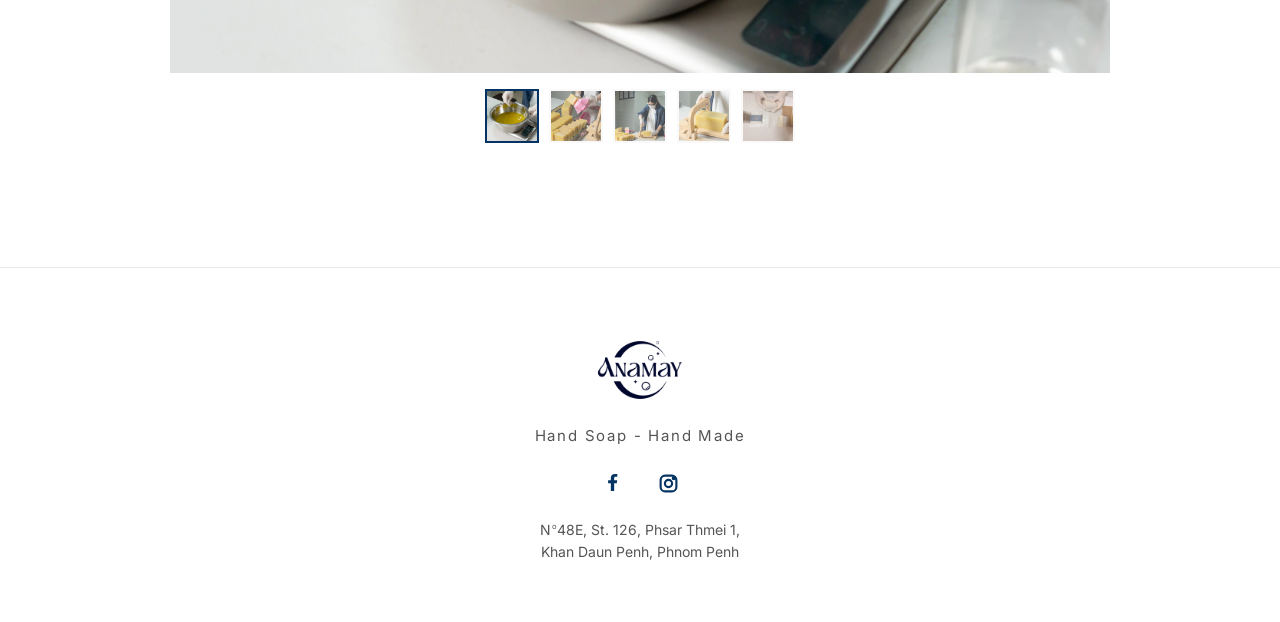
==== commit 9667d897: "update video padding" ====
--- a/about-us/index.html
+++ b/about-us/index.html
@@ -61,6 +61,21 @@
         </p>
       </div>
     </section>
+    <section class="brand-video-section about-video-section">
+      <div class="brand-video-copy">
+        <h2>Our Products</h2>
+        <p>
+          From a small idea to three signature soap bars, ANAMAY reflects the care, purpose, and commitment behind each handmade product, while carrying a mission that goes beyond everyday hygiene.
+        </p>
+      </div>
+
+      <div class="brand-video-wrap">
+        <video controls playsinline preload="metadata" poster="../images/process-3.webp">
+          <source src="../videos/our-product.mp4" type="video/mp4" />
+          Your browser does not support the video tag.
+        </video>
+      </div>
+    </section>
 
     <section class="mission-vision-section">
       <article class="info-card">
@@ -88,21 +103,6 @@
         <p>
           Ms. Phasukar Phan is currently a junior studying at a high school in Phnom Penh. Driven by her passion for economics, business, and leadership, she founded ANAMAY with the goal of bringing positive change to her community. She believes that we can be the change we want to see, and this belief continues to inspire her work with ANAMAY and her other initiatives.
         </p>
-      </div>
-    </section>
-    <section class="brand-video-section about-video-section">
-      <div class="brand-video-copy">
-        <h2>Our Products</h2>
-        <p>
-          From a small idea to three signature soap bars, ANAMAY reflects the care, purpose, and commitment behind each handmade product, while carrying a mission that goes beyond everyday hygiene.
-        </p>
-      </div>
-
-      <div class="brand-video-wrap">
-        <video controls playsinline preload="metadata" poster="../images/process-3.webp">
-          <source src="../videos/our-product.mp4" type="video/mp4" />
-          Your browser does not support the video tag.
-        </video>
       </div>
     </section>
     <section class="process-section">
--- a/styles.css
+++ b/styles.css
@@ -1040,7 +1040,7 @@
 /* MEET OUR FOUNDER */
 .founder-section {
   max-width: 1120px;
-  margin: 86px auto 0;
+  margin: 72px auto 0;
   display: grid;
   grid-template-columns: 46% 54%;
   gap: 64px;
@@ -1063,40 +1063,42 @@
 
 .founder-content {
   width: 100%;
-  max-width: 700px;
+  max-width: 640px;
   justify-self: center;
   align-self: center;
   text-align: left;
 }
 
 .founder-content h2 {
-  margin: 0 0 24px;
+  margin: 0;
   color: var(--brand-blue);
   font-family: "Cormorant Garamond", serif;
-  font-size: clamp(52px, 4.5vw, 76px);
-  line-height: 1;
+  font-size: clamp(56px, 6vw, 96px);
+  line-height: 0.95;
   font-weight: 600;
   letter-spacing: -0.035em;
   white-space: nowrap;
-  text-align: left;
+  text-align: center;
 }
 
 .founder-content p {
-  margin: 0;
+  margin: 30px 0 0;
   color: var(--muted);
   font-size: 18px;
   line-height: 1.85;
   max-width: 640px;
-  text-align: left;
-}
+  text-align: center;
+}
+
 /* MOBILE */
 @media (max-width: 900px) {
-  .about-us-page .founder-section {
+  .founder-section {
+    margin-top: 54px;
     grid-template-columns: 1fr;
     gap: 28px;
   }
 
-  .about-us-page .founder-content {
+  .founder-content {
     order: 1;
     width: 100%;
     max-width: 100%;
@@ -1104,23 +1106,22 @@
     text-align: center;
   }
 
-  .about-us-page .founder-content h2 {
+  .founder-content h2 {
+    font-size: clamp(42px, 11vw, 64px);
+    line-height: 0.95;
+    white-space: normal;
     text-align: center;
-    white-space: normal;
-    font-size: clamp(38px, 10vw, 52px);
-    line-height: 1;
-    margin-bottom: 16px;
-  }
-
-  .about-us-page .founder-content p {
-    margin: 0 auto;
+  }
+
+  .founder-content p {
+    margin: 24px auto 0;
     max-width: 100%;
+    font-size: 16px;
+    line-height: 1.7;
     text-align: center;
-    font-size: 15.5px;
-    line-height: 1.7;
-  }
-
-  .about-us-page .founder-image {
+  }
+
+  .founder-image {
     order: 2;
     width: 82%;
     max-width: 360px;
@@ -1131,30 +1132,30 @@
 .brand-video-section {
   max-width: 1040px;
   margin: 0 auto;
-  padding: 0 6vw 120px;
+  padding: 0 6vw 64px;
   text-align: center;
 }
 
 .about-video-section {
-  padding-top: 140px;
+  padding-top: 72px;
 }
 
 .brand-video-copy h2 {
   margin: 0 0 16px;
   color: var(--brand-blue);
   font-family: "Cormorant Garamond", serif;
-  font-size: clamp(46px, 5vw, 78px);
-  line-height: 1;
+  font-size: clamp(56px, 6vw, 96px);
+  line-height: 0.95;
   font-weight: 600;
   letter-spacing: -0.035em;
 }
 
 .brand-video-copy p {
-  max-width: 760px;
-  margin: 0 auto 36px;
+  max-width: 850px;
+  margin: 30px auto 36px;
   color: var(--muted);
   font-size: 18px;
-  line-height: 1.75;
+  line-height: 1.85;
 }
 
 .brand-video-wrap {
@@ -1173,23 +1174,23 @@
 /* MOBILE */
 @media (max-width: 900px) {
   .brand-video-section {
-    padding: 0 24px 86px;
+    padding: 0 24px 48px;
   }
 
   .about-video-section {
-    padding-top: 82px;
+    padding-top: 54px;
   }
 
   .brand-video-copy h2 {
-    font-size: clamp(38px, 10vw, 56px);
-    line-height: 1;
+    font-size: clamp(42px, 11vw, 64px);
+    line-height: 0.95;
     margin-bottom: 14px;
   }
 
   .brand-video-copy p {
+    margin: 24px auto 28px;
     font-size: 16px;
     line-height: 1.7;
-    margin-bottom: 28px;
   }
 
   .brand-video-wrap video {
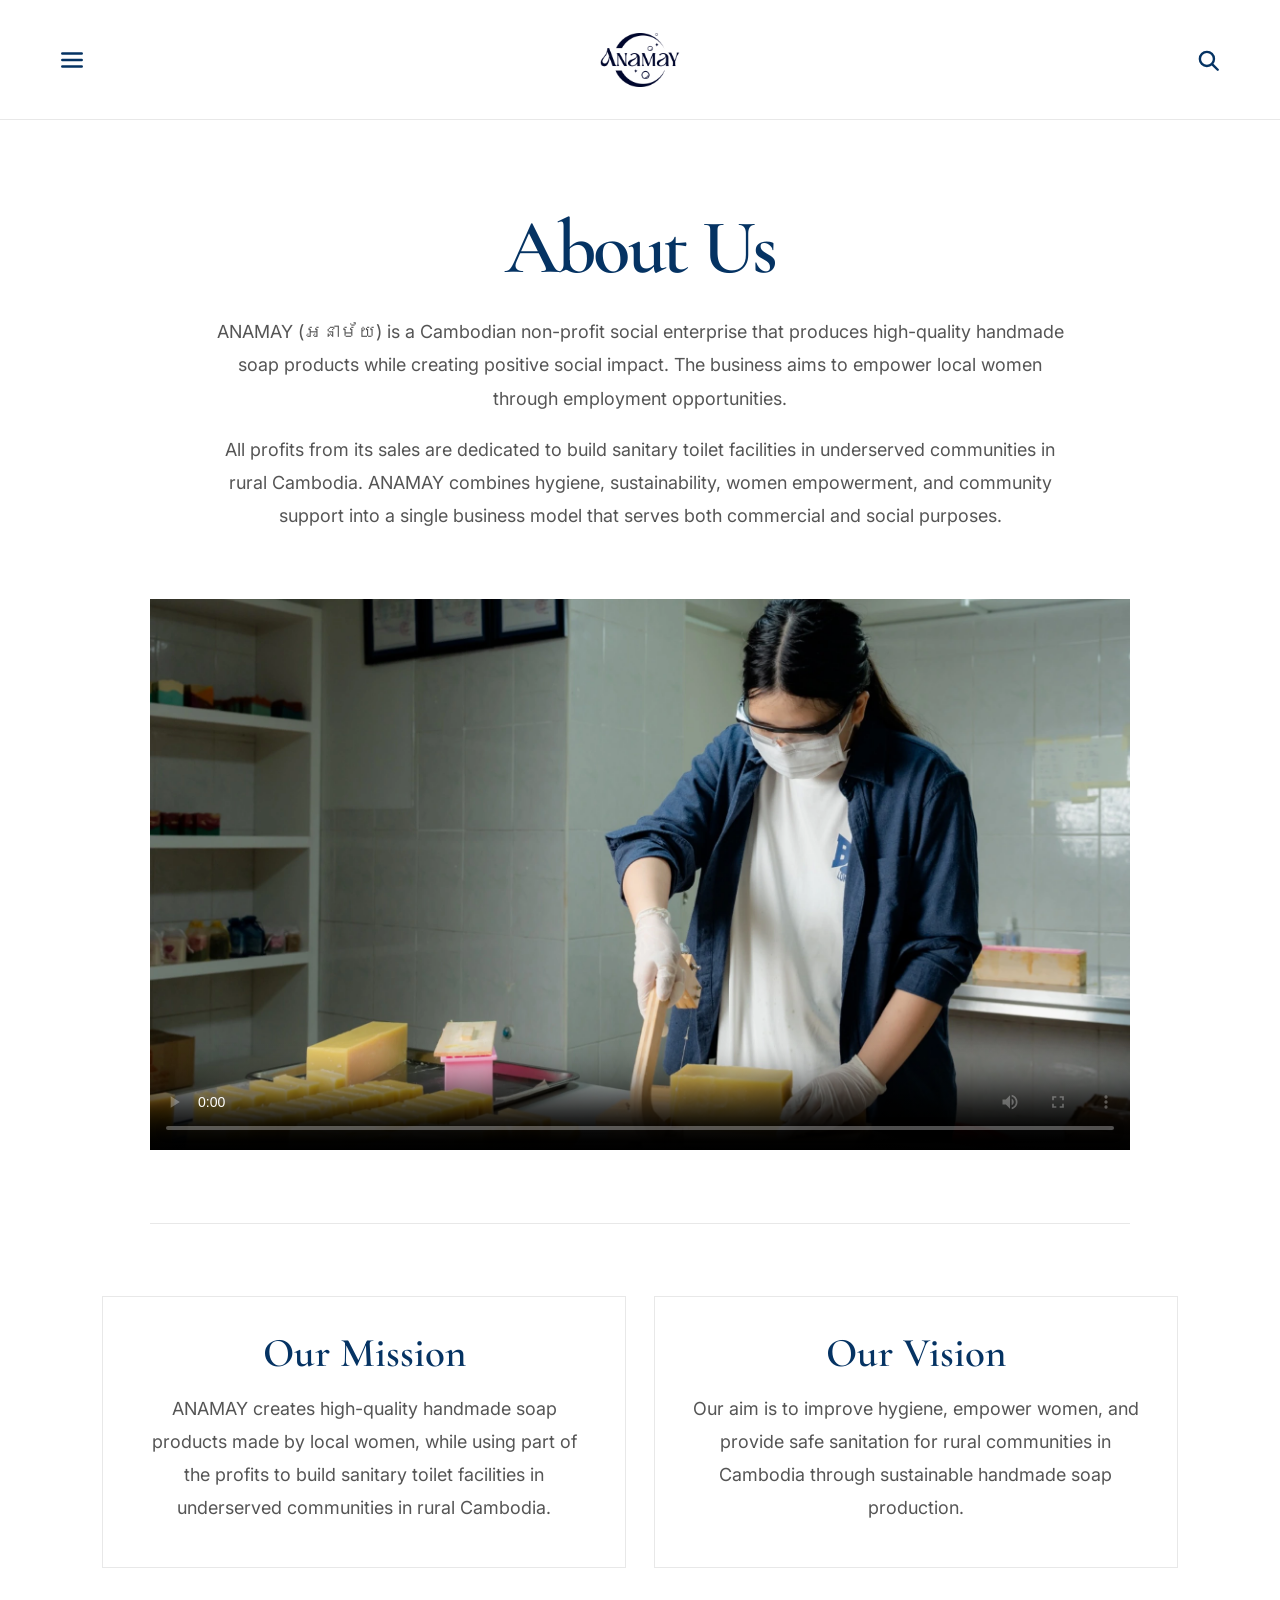
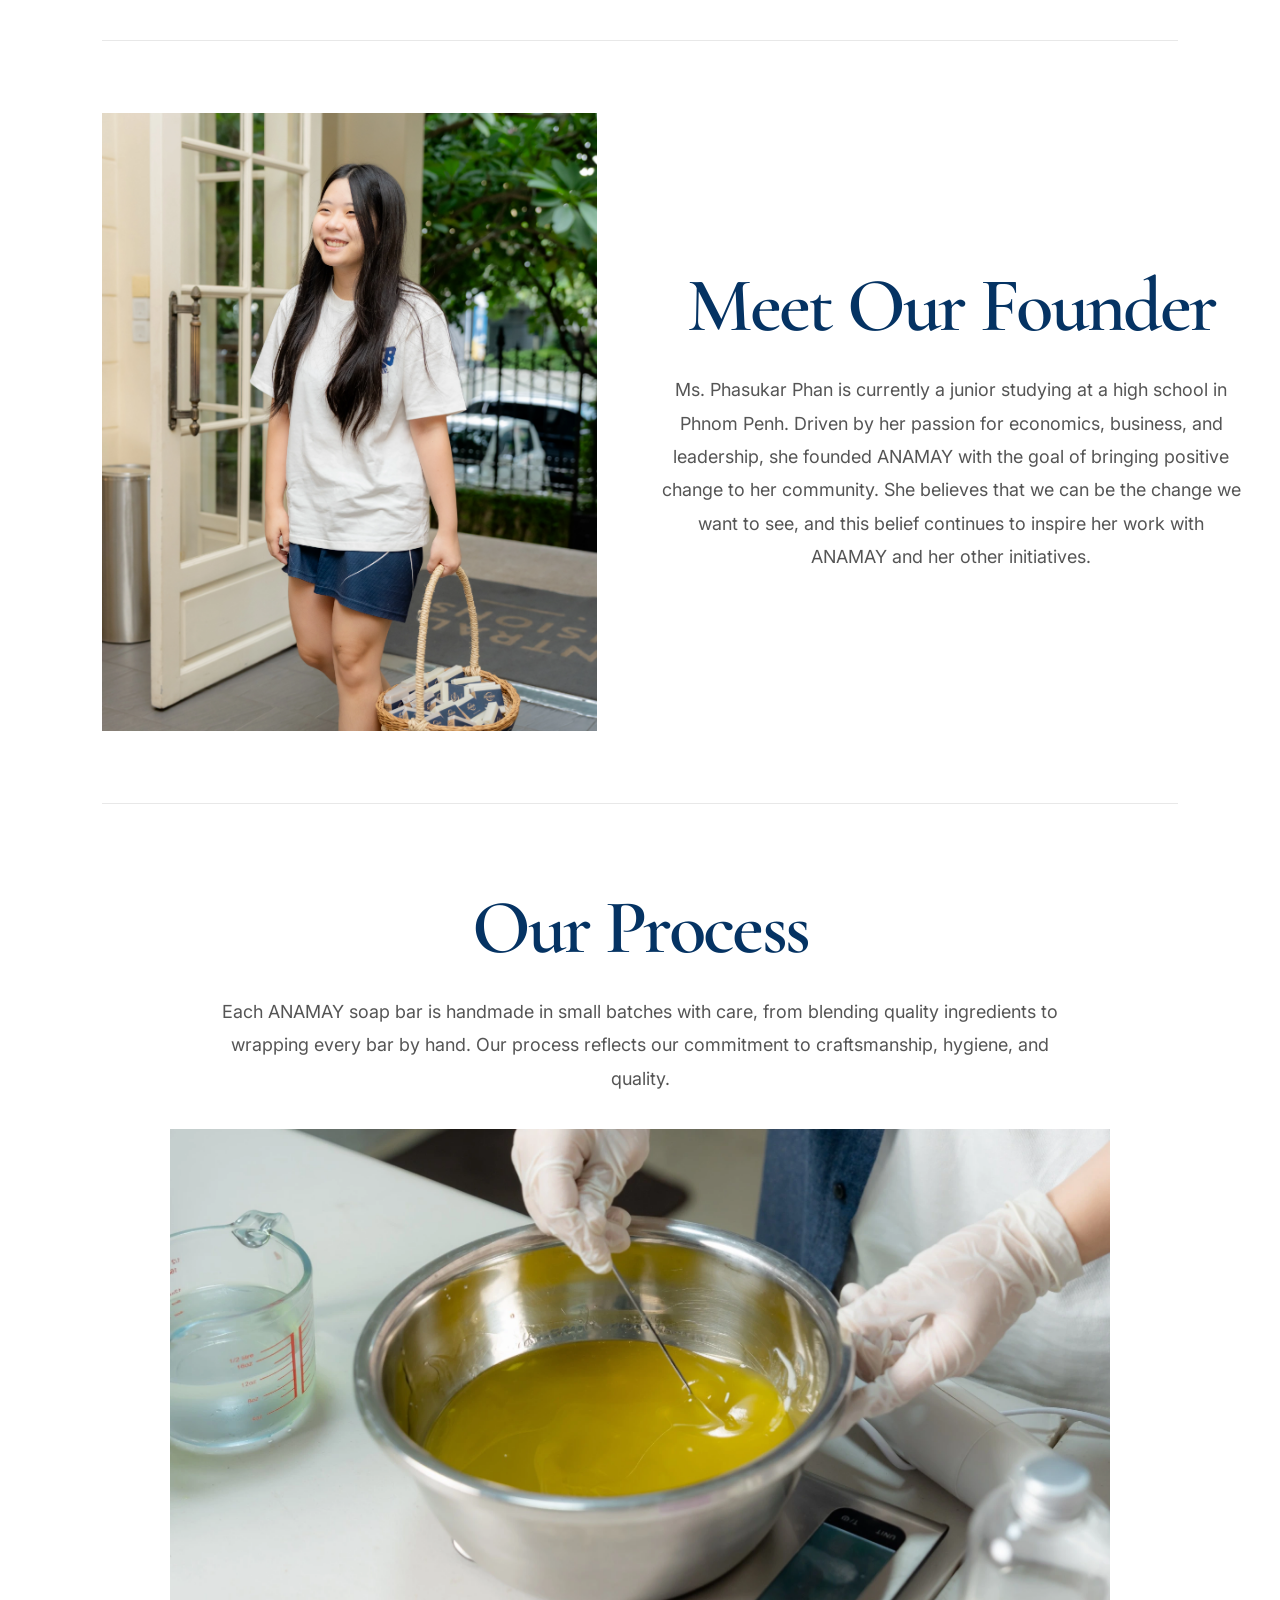
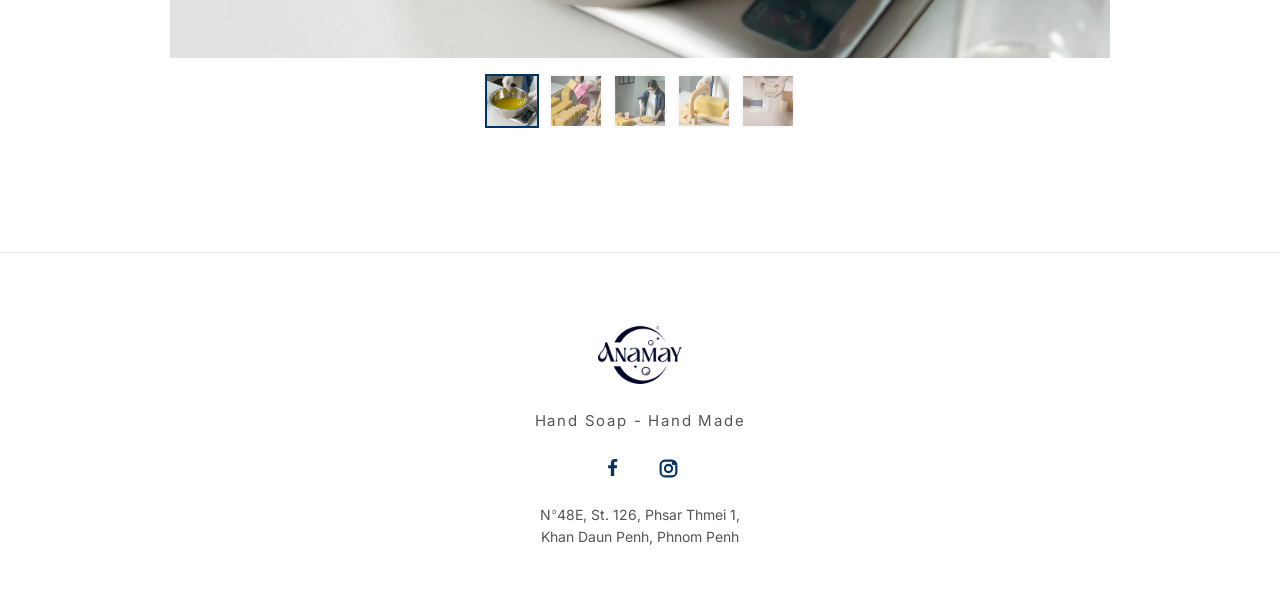
==== commit ba1c0c4a: "Update index.html" ====
--- a/about-us/index.html
+++ b/about-us/index.html
@@ -58,17 +58,9 @@
         </p>
         <p>
           All profits from its sales are dedicated to build sanitary toilet facilities in underserved communities in rural Cambodia. ANAMAY combines hygiene, sustainability, women empowerment, and community support into a single business model that serves both commercial and social purposes.
+        <br><br><br>
         </p>
       </div>
-    </section>
-    <section class="brand-video-section about-video-section">
-      <div class="brand-video-copy">
-        <h2>Our Products</h2>
-        <p>
-          From a small idea to three signature soap bars, ANAMAY reflects the care, purpose, and commitment behind each handmade product, while carrying a mission that goes beyond everyday hygiene.
-        </p>
-      </div>
-
       <div class="brand-video-wrap">
         <video controls playsinline preload="metadata" poster="../images/process-3.webp">
           <source src="../videos/our-product.mp4" type="video/mp4" />
--- a/styles.css
+++ b/styles.css
@@ -5,7 +5,28 @@
   --muted: #555555;
   --border: #e8e8e8;
   --soft: #f8f8f8;
-}
+  --heading-font: "Cormorant Garamond", serif;
+  --body-font: "Inter", Arial, sans-serif;
+  --section-max: 980px;
+  --wide-section-max: 1120px;
+  --text-max: 850px;
+  --section-padding-top: 88px;
+  --section-padding-bottom: 72px;
+  --mobile-section-padding-top: 62px;
+  --mobile-section-padding-bottom: 54px;
+  --section-title-size: clamp(56px, 6vw, 96px);
+  --mobile-section-title-size: clamp(42px, 11vw, 64px);
+  --section-text-size: 18px;
+  --mobile-section-text-size: 16px;
+  --section-text-line-height: 1.85;
+  --mobile-section-text-line-height: 1.7;
+  --title-text-gap: 30px;
+  --mobile-title-text-gap: 24px;
+}
+
+/* =========================
+   BASE
+========================= */
 
 * {
   box-sizing: border-box;
@@ -19,7 +40,7 @@
   margin: 0;
   background: var(--white);
   color: var(--text);
-  font-family: "Inter", Arial, sans-serif;
+  font-family: var(--body-font);
 }
 
 img {
@@ -27,7 +48,10 @@
   display: block;
 }
 
-/* SHARED HEADER */
+/* =========================
+   SHARED HEADER
+========================= */
+
 .site-header {
   height: 120px;
   background: var(--white);
@@ -76,7 +100,12 @@
   stroke-linecap: round;
 }
 
+/* =========================
+   SEARCH
+========================= */
+
 .header-search {
+  position: relative;
   display: flex;
   align-items: center;
   gap: 10px;
@@ -97,11 +126,6 @@
   width: 210px;
   opacity: 1;
   padding: 8px 4px;
-}
-
-/* PRODUCT SEARCH */
-.header-search {
-  position: relative;
 }
 
 .search-results {
@@ -146,7 +170,7 @@
 .search-result-item strong {
   display: block;
   color: var(--brand-blue);
-  font-family: "Cormorant Garamond", serif;
+  font-family: var(--heading-font);
   font-size: 20px;
   line-height: 1;
   font-weight: 600;
@@ -166,13 +190,9 @@
   text-align: left;
 }
 
-@media (max-width: 900px) {
-  .search-results {
-    width: min(310px, 82vw);
-    top: 46px;
-  }
-}
-
+/* =========================
+   SIDE MENU
+========================= */
 
 .side-menu {
   position: fixed;
@@ -210,8 +230,15 @@
 .side-menu a {
   color: var(--brand-blue);
   text-decoration: none;
-  font-family: "Cormorant Garamond", serif;
+  font-family: var(--heading-font);
   font-size: 32px;
+}
+
+.home-page .side-menu a[href="../home/"],
+.about-us-page .side-menu a[href="../about-us/"],
+.our-journey-page .side-menu a[href="../our-journey/"],
+.our-impact-page .side-menu a[href="../our-impact/"] {
+  font-weight: 700;
 }
 
 .menu-backdrop {
@@ -229,7 +256,106 @@
   pointer-events: auto;
 }
 
-/* HOME */
+/* =========================
+   SHARED TYPOGRAPHY
+========================= */
+
+.section-title,
+.about-section h1,
+.process-section h2,
+.impact-section h1,
+.impact-section h2,
+.brand-video-copy h2,
+.founder-content h2,
+.journey-clean-block h2 {
+  margin: 0;
+  color: var(--brand-blue);
+  font-family: var(--heading-font);
+  font-size: var(--section-title-size);
+  line-height: 0.95;
+  font-weight: 600;
+  letter-spacing: -0.035em;
+}
+
+.section-text,
+.text-block p,
+.info-card p,
+.impact-text p,
+.brand-video-copy p,
+.founder-content p,
+.journey-clean-block p {
+  color: var(--muted);
+  font-size: var(--section-text-size);
+  line-height: var(--section-text-line-height);
+}
+
+.text-block p,
+.impact-text p,
+.journey-clean-block p {
+  margin: 0 0 18px;
+}
+
+.text-block p:last-child,
+.impact-text p:last-child,
+.journey-clean-block p:last-child {
+  margin-bottom: 0;
+}
+
+.narrow {
+  max-width: var(--text-max);
+  margin-left: auto;
+  margin-right: auto;
+}
+
+.center-text {
+  text-align: center;
+}
+
+/* =========================
+   SHARED CONTENT PAGE LAYOUT
+========================= */
+
+.about-page,
+.impact-page {
+  padding: 0 8vw 120px;
+}
+
+.about-section,
+.process-section,
+.impact-section,
+.brand-video-section {
+  max-width: var(--section-max);
+  margin: 0 auto;
+  padding-top: var(--section-padding-top);
+  text-align: center;
+}
+
+.about-section,
+.brand-video-section,
+.founder-section,
+.mission-vision-section,
+.process-section {
+  padding-bottom: var(--section-padding-bottom);
+  border-bottom: 1px solid var(--border);
+}
+
+.about-us-page .about-section,
+.our-impact-page .impact-section {
+  padding-top: 92px;
+}
+
+.about-section .text-block,
+.process-intro,
+.impact-text,
+.brand-video-copy p {
+  max-width: var(--text-max);
+  margin: var(--title-text-gap) auto 0;
+}
+
+/* =========================
+   HOME
+========================= */
+
 .hero {
   min-height: calc(100vh - 120px);
   display: grid;
@@ -256,7 +382,7 @@
 .hero h1 {
   margin: 0;
   color: var(--brand-blue);
-  font-family: "Cormorant Garamond", serif;
+  font-family: var(--heading-font);
   font-size: clamp(64px, 6.8vw, 124px);
   line-height: 0.94;
   font-weight: 600;
@@ -276,6 +402,9 @@
   display: inline-flex;
   align-items: center;
   justify-content: center;
+  width: fit-content;
+  min-height: 56px;
+  padding: 0 34px;
   background: var(--brand-blue);
   color: var(--white);
   text-decoration: none;
@@ -283,9 +412,6 @@
   letter-spacing: 0.08em;
   font-size: 13px;
   font-weight: 700;
-  min-height: 56px;
-  padding: 0 34px;
-  width: fit-content;
   transition: opacity 0.2s ease;
 }
 
@@ -315,7 +441,7 @@
   margin: 0 0 58px;
   color: var(--brand-blue);
   text-align: center;
-  font-family: "Cormorant Garamond", serif;
+  font-family: var(--heading-font);
   font-size: 46px;
   font-weight: 500;
 }
@@ -354,7 +480,7 @@
 
 .product-card h3 {
   margin: 0 0 10px;
-  font-family: "Cormorant Garamond", serif;
+  font-family: var(--heading-font);
   font-size: 24px;
   color: var(--text);
   font-weight: 500;
@@ -373,70 +499,15 @@
   font-size: 12px;
 }
 
-/* CLEAN CONTENT PAGES */
-.about-page,
-.impact-page {
-  padding: 0 8vw 120px;
-}
-
-.about-section,
-.process-section,
-.impact-section {
-  max-width: 980px;
-  margin: 0 auto;
-  padding-top: 88px;
-  text-align: center;
-}
-
-.about-section h1,
-.process-section h2,
-.impact-section h1,
-.impact-section h2,
-.journey-clean-block h2 {
-  margin: 0;
-  color: var(--brand-blue);
-  font-family: "Cormorant Garamond", serif;
-  font-size: clamp(56px, 6vw, 96px);
-  line-height: 0.95;
-  font-weight: 600;
-  letter-spacing: -0.035em;
-  text-align: center;
-}
-
-.text-block p,
-.info-card p,
-.impact-text p,
-.journey-clean-block p {
-  color: var(--muted);
-  font-size: 18px;
-  line-height: 1.85;
-}
-
-.text-block p,
-.impact-text p,
-.journey-clean-block p {
-  margin: 0 0 18px;
-}
-
-.narrow {
-  max-width: 850px;
-  margin-left: auto;
-  margin-right: auto;
-}
-
-.center-text {
-  text-align: center;
-}
-
-.about-section .text-block {
-  margin-top: 30px;
-}
+/* =========================
+   MISSION / VISION
+========================= */
 
 .mission-vision-section {
   display: grid;
   grid-template-columns: repeat(2, minmax(0, 1fr));
   gap: 28px;
-  padding-top: 70px;
+  padding-top: 72px;
 }
 
 .info-card {
@@ -449,7 +520,7 @@
 .info-card h2 {
   margin: 0 0 18px;
   color: var(--brand-blue);
-  font-family: "Cormorant Garamond", serif;
+  font-family: var(--heading-font);
   font-size: clamp(34px, 3.2vw, 52px);
   line-height: 1;
   font-weight: 600;
@@ -459,53 +530,82 @@
   margin: 0;
 }
 
-.process-intro,
-.impact-text {
-  max-width: 860px;
-  margin: 26px auto 34px;
-}
-
-.journey-page {
-  min-height: calc(100vh - 120px);
-}
-
-.journey-clean-section {
-  max-width: 980px;
+/* =========================
+   MEET OUR FOUNDER
+========================= */
+
+.founder-section {
+  max-width: var(--wide-section-max);
   margin: 0 auto;
-  padding: 82px 0 120px;
+  padding-top: 72px;
+  display: grid;
+  grid-template-columns: 46% 54%;
+  gap: 64px;
+  align-items: center;
+}
+
+.founder-image {
+  width: 100%;
+  aspect-ratio: 4 / 5;
+  overflow: hidden;
+  background: var(--soft);
+}
+
+.founder-image img {
+  width: 100%;
+  height: 100%;
+  object-fit: cover;
+  object-position: center;
+}
+
+.founder-content {
+  width: 100%;
+  max-width: 640px;
+  justify-self: center;
+  align-self: center;
   text-align: center;
 }
 
-.journey-clean-block {
-  max-width: 860px;
-  margin: 0 auto 54px;
-  padding-bottom: 54px;
-  border-bottom: 1px solid var(--border);
+.founder-content h2 {
+  white-space: nowrap;
   text-align: center;
 }
 
-.journey-clean-block:last-child {
-  margin-bottom: 0;
-  padding-bottom: 0;
-  border-bottom: 0;
-}
-
-.journey-clean-block h2 {
-  margin-bottom: 18px;
-  font-size: clamp(38px, 4vw, 62px);
-}
-
-.journey-clean-block p {
-  margin: 0;
-}
-
-.impact-section-divider {
-  margin-top: 86px;
-  padding-top: 86px;
-  border-top: 1px solid var(--border);
-}
-
-/* SHARED GALLERIES */
+.founder-content p {
+  max-width: 640px;
+  margin: var(--title-text-gap) auto 0;
+  text-align: center;
+}
+
+/* =========================
+   ABOUT VIDEO / OUR PRODUCTS
+========================= */
+
+.brand-video-section {
+  padding-top: 72px;
+}
+
+.brand-video-copy p {
+  margin-bottom: 36px;
+}
+
+.brand-video-wrap {
+  width: 100%;
+  background: var(--soft);
+  overflow: hidden;
+}
+
+.brand-video-wrap video {
+  width: 100%;
+  display: block;
+  aspect-ratio: 16 / 9;
+  object-fit: cover;
+}
+
+/* =========================
+   SHARED GALLERIES
+========================= */
+
 .gallery {
   max-width: 940px;
   margin: 0 auto;
@@ -565,14 +665,85 @@
   opacity: 1;
 }
 
-/* PRODUCT DETAIL */
+/* =========================
+   OUR PROCESS
+========================= */
+
+.process-section {
+  padding-bottom: 0;
+  border-bottom: 0;
+}
+
+.process-intro {
+  margin-bottom: 34px;
+}
+
+/* =========================
+   OUR JOURNEY PAGE
+========================= */
+
+.journey-page {
+  min-height: calc(100vh - 120px);
+}
+
+.journey-clean-section {
+  max-width: var(--section-max);
+  margin: 0 auto;
+  padding: 82px 0 120px;
+  text-align: center;
+}
+
+.journey-clean-block {
+  max-width: 860px;
+  margin: 0 auto 54px;
+  padding-bottom: 54px;
+  border-bottom: 1px solid var(--border);
+  text-align: center;
+}
+
+.journey-clean-block:last-child {
+  margin-bottom: 0;
+  padding-bottom: 0;
+  border-bottom: 0;
+}
+
+.journey-clean-block h2 {
+  font-size: clamp(38px, 4vw, 62px);
+}
+
+.journey-clean-block p {
+  margin: var(--title-text-gap) auto 0;
+}
+
+.our-journey-page .journey-awareness-gallery {
+  margin-top: 38px;
+}
+
+.our-journey-page .journey-awareness-gallery .main-image-wrap {
+  aspect-ratio: 16 / 9;
+}
+
+/* =========================
+   OUR IMPACT PAGE
+========================= */
+
+.impact-section-divider {
+  margin-top: 86px;
+  padding-top: 86px;
+  border-top: 1px solid var(--border);
+}
+
+/* =========================
+   PRODUCT DETAIL
+========================= */
+
 .product-page {
   min-height: calc(100vh - 120px);
   display: grid;
   grid-template-columns: 52% 48%;
   align-items: center;
   gap: 6vw;
-  padding: 70px 8vw;
+  padding: 88px 8vw 96px;
 }
 
 .product-gallery {
@@ -604,11 +775,16 @@
 .product-info h1 {
   margin: 0 0 22px;
   color: var(--brand-blue);
-  font-family: "Cormorant Garamond", serif;
+  font-family: var(--heading-font);
   font-size: clamp(58px, 7vw, 112px);
   line-height: 0.95;
   font-weight: 600;
   letter-spacing: -0.035em;
+}
+
+.turmeric-page .product-info h1,
+.jasmine-page .product-info h1 {
+  max-width: 620px;
 }
 
 .product-detail-price {
@@ -671,22 +847,25 @@
   color: var(--white);
 }
 
-/* SHARED SOCIAL ICONS */
+/* =========================
+   SHARED SOCIAL ICONS
+========================= */
+
 .social-links,
 .inquiry-icons {
   display: flex;
-  justify-content: center;
   align-items: center;
   gap: 22px;
+}
+
+.social-links {
+  justify-content: center;
+  margin-bottom: 18px;
 }
 
 .inquiry-icons {
   justify-content: flex-start;
   gap: 18px;
-}
-
-.social-links {
-  margin-bottom: 18px;
 }
 
 .social-links a,
@@ -711,7 +890,8 @@
   transform: translateY(-2px);
 }
 
-.facebook-icon path {
+.facebook-icon path,
+.telegram-icon path {
   fill: currentColor;
 }
 
@@ -732,11 +912,10 @@
   transform: translateY(-1px);
 }
 
-.telegram-icon path {
-  fill: currentColor;
-}
-
-/* SHARED FOOTER */
+/* =========================
+   SHARED FOOTER
+========================= */
+
 .site-footer {
   border-top: 1px solid var(--border);
   padding: 54px 24px 58px;
@@ -770,7 +949,10 @@
   margin-left: 1px;
 }
 
-/* MOBILE */
+/* =========================
+   MOBILE
+========================= */
+
 @media (max-width: 900px) {
   .site-header {
     height: 96px;
@@ -790,6 +972,11 @@
     width: 135px;
   }
 
+  .search-results {
+    width: min(310px, 82vw);
+    top: 46px;
+  }
+
   .hero {
     min-height: auto;
     grid-template-columns: 1fr;
@@ -831,51 +1018,101 @@
 
   .about-section,
   .process-section,
-  .impact-section {
-    padding-top: 62px;
+  .impact-section,
+  .brand-video-section {
+    padding-top: var(--mobile-section-padding-top);
+  }
+
+  .about-us-page .about-section,
+  .our-impact-page .impact-section {
+    padding-top: 64px;
+  }
+
+  .about-section,
+  .brand-video-section,
+  .founder-section,
+  .mission-vision-section,
+  .process-section {
+    padding-bottom: var(--mobile-section-padding-bottom);
   }
 
   .about-section h1,
   .process-section h2,
   .impact-section h1,
-  .impact-section h2 {
-    font-size: clamp(42px, 11vw, 64px);
+  .impact-section h2,
+  .brand-video-copy h2,
+  .founder-content h2,
+  .journey-clean-block h2 {
+    font-size: var(--mobile-section-title-size);
+    line-height: 0.95;
   }
 
   .text-block p,
   .info-card p,
   .impact-text p,
+  .brand-video-copy p,
+  .founder-content p,
   .journey-clean-block p {
-    font-size: 16px;
+    font-size: var(--mobile-section-text-size);
+    line-height: var(--mobile-section-text-line-height);
+  }
+
+  .about-section .text-block,
+  .process-intro,
+  .impact-text,
+  .brand-video-copy p,
+  .journey-clean-block p {
+    margin-top: var(--mobile-title-text-gap);
   }
 
   .mission-vision-section {
     grid-template-columns: 1fr;
     gap: 18px;
-    padding-top: 48px;
+    padding-top: 54px;
   }
 
   .info-card {
     padding: 28px 24px 32px;
   }
 
-  .journey-clean-section {
-    padding-top: 58px;
-    padding-bottom: 86px;
-  }
-
-  .journey-clean-block {
-    padding-bottom: 42px;
-    margin-bottom: 42px;
-  }
-
-  .journey-clean-block h2 {
-    font-size: clamp(34px, 10vw, 48px);
-  }
-
-  .impact-section-divider {
-    margin-top: 58px;
-    padding-top: 58px;
+  .founder-section {
+    margin-top: 0;
+    grid-template-columns: 1fr;
+    gap: 28px;
+  }
+
+  .founder-content {
+    order: 1;
+    width: 100%;
+    max-width: 100%;
+    justify-self: center;
+    text-align: center;
+  }
+
+  .founder-content h2 {
+    white-space: normal;
+    text-align: center;
+  }
+
+  .founder-content p {
+    margin: var(--mobile-title-text-gap) auto 0;
+    max-width: 100%;
+    text-align: center;
+  }
+
+  .founder-image {
+    order: 2;
+    width: 82%;
+    max-width: 360px;
+    margin: 0 auto;
+  }
+
+  .brand-video-copy p {
+    margin-bottom: 28px;
+  }
+
+  .brand-video-wrap video {
+    aspect-ratio: 16 / 9;
   }
 
   .main-image-wrap {
@@ -892,125 +1129,6 @@
     height: 52px;
   }
 
-  .product-page {
-    grid-template-columns: 1fr;
-    gap: 44px;
-    padding: 30px 22px 70px;
-  }
-
-  .product-main-wrap {
-    width: 100%;
-    aspect-ratio: 4 / 5;
-  }
-
-  .product-gallery .thumbnail-row {
-    width: 100%;
-  }
-
-  .product-info {
-    max-width: none;
-  }
-
-  .product-info h1 {
-    font-size: clamp(52px, 15vw, 76px);
-  }
-
-  .product-detail-price {
-    margin-bottom: 34px;
-  }
-
-  .footer-logo {
-    width: 175px;
-    height: 88px;
-  }
-}
-
-
-/* PAGE-SPECIFIC REFINEMENTS FOR GITHUB READY VERSION */
-.home-page .side-menu a[href="../home/"],
-.about-us-page .side-menu a[href="../about-us/"],
-.our-journey-page .side-menu a[href="../our-journey/"],
-.our-impact-page .side-menu a[href="../our-impact/"] {
-  font-weight: 700;
-}
-
-.about-us-page .about-section {
-  padding-top: 92px;
-}
-
-.our-journey-page .journey-clean-section {
-  max-width: 980px;
-}
-
-.our-journey-page .journey-clean-block h2,
-.our-impact-page .impact-section h1,
-.our-impact-page .impact-section h2 {
-  color: var(--brand-blue);
-}
-
-.our-impact-page .impact-section {
-  padding-top: 92px;
-}
-
-.product-detail-page .site-header {
-  position: sticky;
-}
-
-.product-detail-page .product-page {
-  padding-top: 88px;
-  padding-bottom: 96px;
-}
-
-.turmeric-page .product-info h1,
-.jasmine-page .product-info h1 {
-  max-width: 620px;
-}
-
-@media (max-width: 900px) {
-  .product-detail-page .product-page {
-    padding-top: 38px;
-  }
-
-  .about-us-page .about-section,
-  .our-impact-page .impact-section {
-    padding-top: 64px;
-  }
-}
-
-
-/* JOURNEY AWARENESS SECTION */
-.our-journey-page .journey-awareness-gallery {
-  margin-top: 38px;
-}
-
-.our-journey-page .journey-awareness-gallery .main-image-wrap {
-  aspect-ratio: 16 / 9;
-}
-
-.our-journey-page .journey-clean-block h2 {
-  font-size: clamp(38px, 4vw, 62px);
-}
-
-.our-journey-page .journey-clean-block p {
-  font-size: 18px;
-  line-height: 1.85;
-}
-
-@media (max-width: 900px) {
-  .our-journey-page .journey-awareness-gallery {
-    margin-top: 30px;
-  }
-
-  .our-journey-page .journey-awareness-gallery .main-image-wrap {
-    aspect-ratio: 4 / 5;
-  }
-
-  .our-journey-page .journey-clean-block p {
-    font-size: 16px;
-  }
-}
-@media (max-width: 900px) {
-  /* Show full image and remove empty space under slideshow photos */
   .impact-gallery .main-image-wrap,
   .process-gallery .main-image-wrap,
   .our-journey-page .journey-awareness-gallery .main-image-wrap {
@@ -1030,170 +1148,74 @@
     object-fit: contain;
   }
 
-  /* Center thumbnails on mobile */
   .impact-gallery .thumbnail-row,
   .process-gallery .thumbnail-row,
   .our-journey-page .journey-awareness-gallery .thumbnail-row {
     justify-content: center;
   }
-}
-/* MEET OUR FOUNDER */
-.founder-section {
-  max-width: 1120px;
-  margin: 72px auto 0;
-  display: grid;
-  grid-template-columns: 46% 54%;
-  gap: 64px;
-  align-items: center;
-}
-
-.founder-image {
-  width: 100%;
-  aspect-ratio: 4 / 5;
-  overflow: hidden;
-  background: var(--soft);
-}
-
-.founder-image img {
-  width: 100%;
-  height: 100%;
-  object-fit: cover;
-  object-position: center;
-}
-
-.founder-content {
-  width: 100%;
-  max-width: 640px;
-  justify-self: center;
-  align-self: center;
-  text-align: left;
-}
-
-.founder-content h2 {
-  margin: 0;
-  color: var(--brand-blue);
-  font-family: "Cormorant Garamond", serif;
-  font-size: clamp(56px, 6vw, 96px);
-  line-height: 0.95;
-  font-weight: 600;
-  letter-spacing: -0.035em;
-  white-space: nowrap;
-  text-align: center;
-}
-
-.founder-content p {
-  margin: 30px 0 0;
-  color: var(--muted);
-  font-size: 18px;
-  line-height: 1.85;
-  max-width: 640px;
-  text-align: center;
-}
-
-/* MOBILE */
+
+  .journey-clean-section {
+    padding-top: 58px;
+    padding-bottom: 86px;
+  }
+
+  .journey-clean-block {
+    padding-bottom: 42px;
+    margin-bottom: 42px;
+  }
+
+  .journey-clean-block h2 {
+    font-size: clamp(34px, 10vw, 48px);
+  }
+
+  .our-journey-page .journey-awareness-gallery {
+    margin-top: 30px;
+  }
+
+  .impact-section-divider {
+    margin-top: 58px;
+    padding-top: 58px;
+  }
+
+  .product-page {
+    grid-template-columns: 1fr;
+    gap: 44px;
+    padding: 38px 22px 70px;
+  }
+
+  .product-main-wrap {
+    width: 100%;
+    aspect-ratio: 4 / 5;
+  }
+
+  .product-gallery .thumbnail-row {
+    width: 100%;
+  }
+
+  .product-info {
+    max-width: none;
+  }
+
+  .product-info h1 {
+    font-size: clamp(52px, 15vw, 76px);
+  }
+
+  .product-detail-price {
+    margin-bottom: 34px;
+  }
+
+  .footer-logo {
+    width: 175px;
+    height: 88px;
+  }
+}
+/* OUR IMPACT PAGE SPACING FIX */
+.our-impact-page .impact-text {
+  margin-bottom: 46px;
+}
+
 @media (max-width: 900px) {
-  .founder-section {
-    margin-top: 54px;
-    grid-template-columns: 1fr;
-    gap: 28px;
-  }
-
-  .founder-content {
-    order: 1;
-    width: 100%;
-    max-width: 100%;
-    justify-self: center;
-    text-align: center;
-  }
-
-  .founder-content h2 {
-    font-size: clamp(42px, 11vw, 64px);
-    line-height: 0.95;
-    white-space: normal;
-    text-align: center;
-  }
-
-  .founder-content p {
-    margin: 24px auto 0;
-    max-width: 100%;
-    font-size: 16px;
-    line-height: 1.7;
-    text-align: center;
-  }
-
-  .founder-image {
-    order: 2;
-    width: 82%;
-    max-width: 360px;
-    margin: 0 auto;
-  }
-}
-/* BRAND VIDEO SECTION */
-.brand-video-section {
-  max-width: 1040px;
-  margin: 0 auto;
-  padding: 0 6vw 64px;
-  text-align: center;
-}
-
-.about-video-section {
-  padding-top: 72px;
-}
-
-.brand-video-copy h2 {
-  margin: 0 0 16px;
-  color: var(--brand-blue);
-  font-family: "Cormorant Garamond", serif;
-  font-size: clamp(56px, 6vw, 96px);
-  line-height: 0.95;
-  font-weight: 600;
-  letter-spacing: -0.035em;
-}
-
-.brand-video-copy p {
-  max-width: 850px;
-  margin: 30px auto 36px;
-  color: var(--muted);
-  font-size: 18px;
-  line-height: 1.85;
-}
-
-.brand-video-wrap {
-  width: 100%;
-  background: var(--soft);
-  overflow: hidden;
-}
-
-.brand-video-wrap video {
-  width: 100%;
-  display: block;
-  aspect-ratio: 16 / 9;
-  object-fit: cover;
-}
-
-/* MOBILE */
-@media (max-width: 900px) {
-  .brand-video-section {
-    padding: 0 24px 48px;
-  }
-
-  .about-video-section {
-    padding-top: 54px;
-  }
-
-  .brand-video-copy h2 {
-    font-size: clamp(42px, 11vw, 64px);
-    line-height: 0.95;
-    margin-bottom: 14px;
-  }
-
-  .brand-video-copy p {
-    margin: 24px auto 28px;
-    font-size: 16px;
-    line-height: 1.7;
-  }
-
-  .brand-video-wrap video {
-    aspect-ratio: 16 / 9;
+  .our-impact-page .impact-text {
+    margin-bottom: 34px;
   }
 }
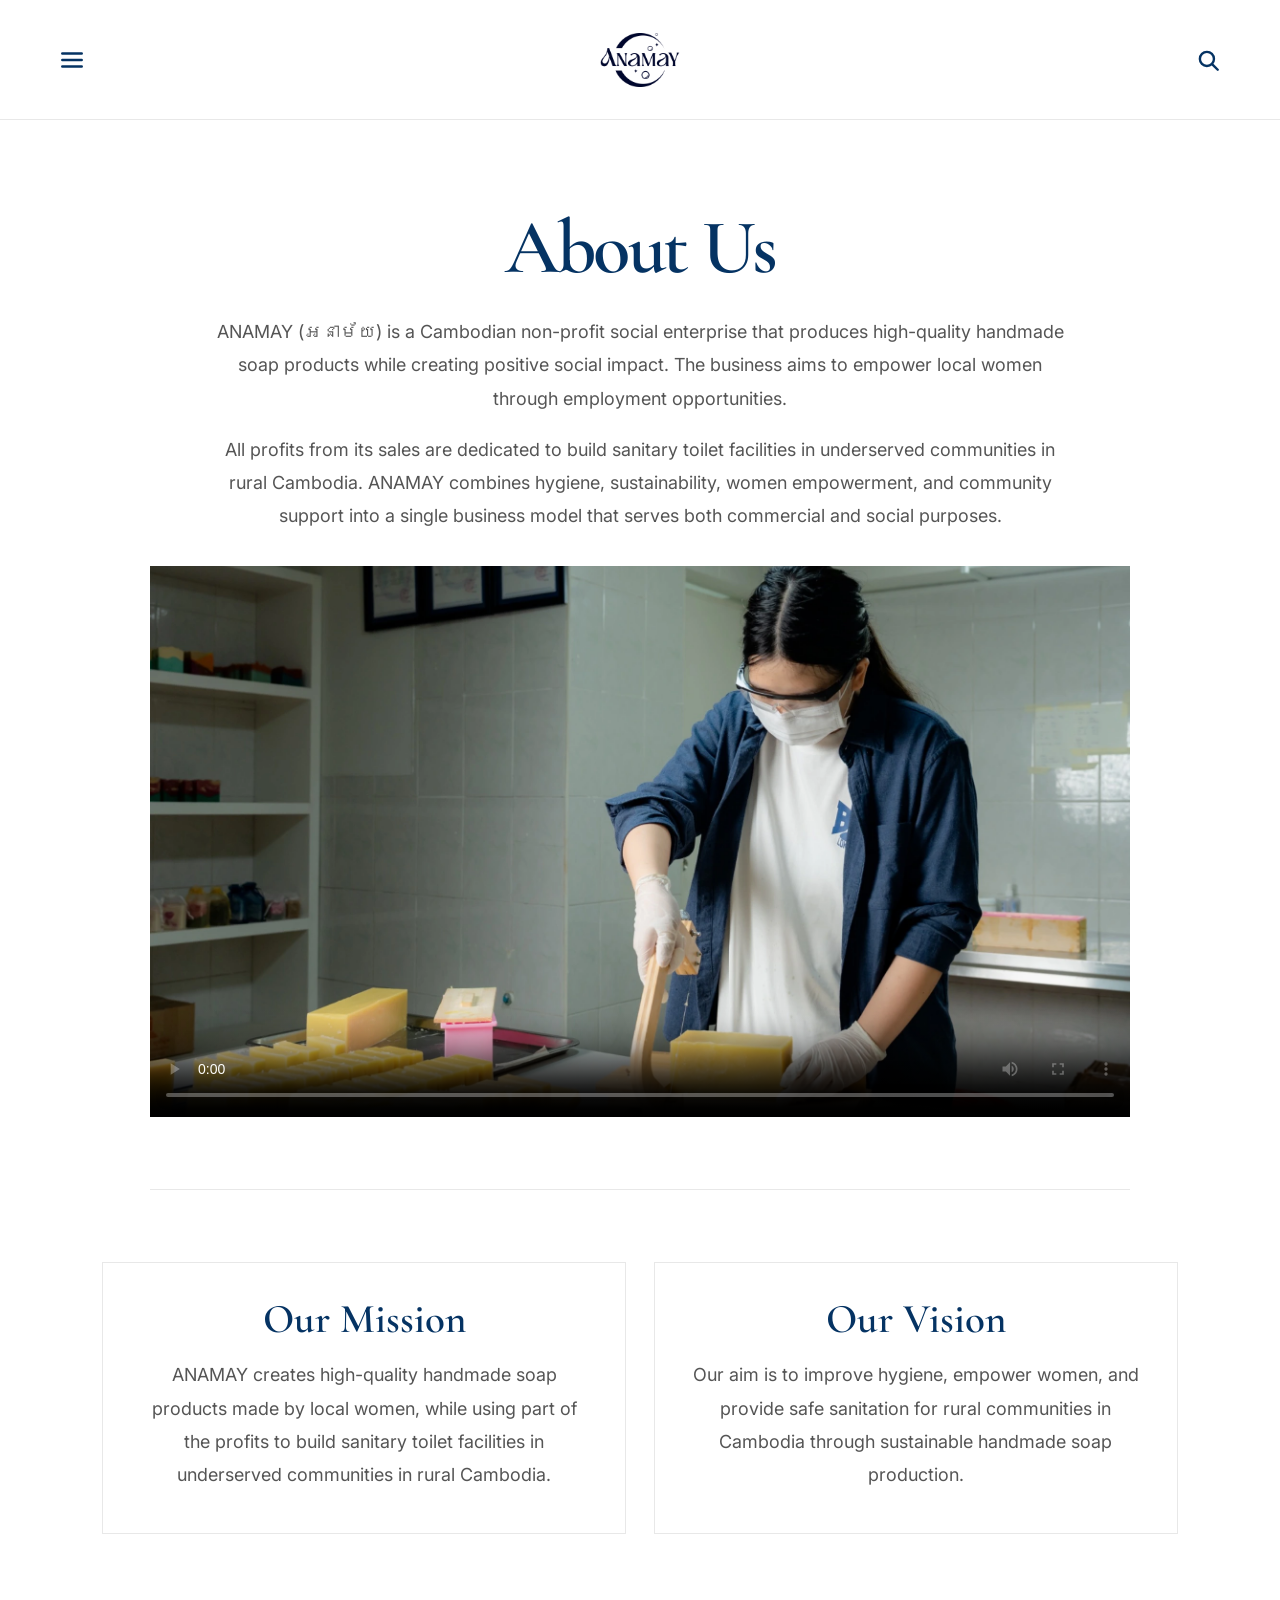
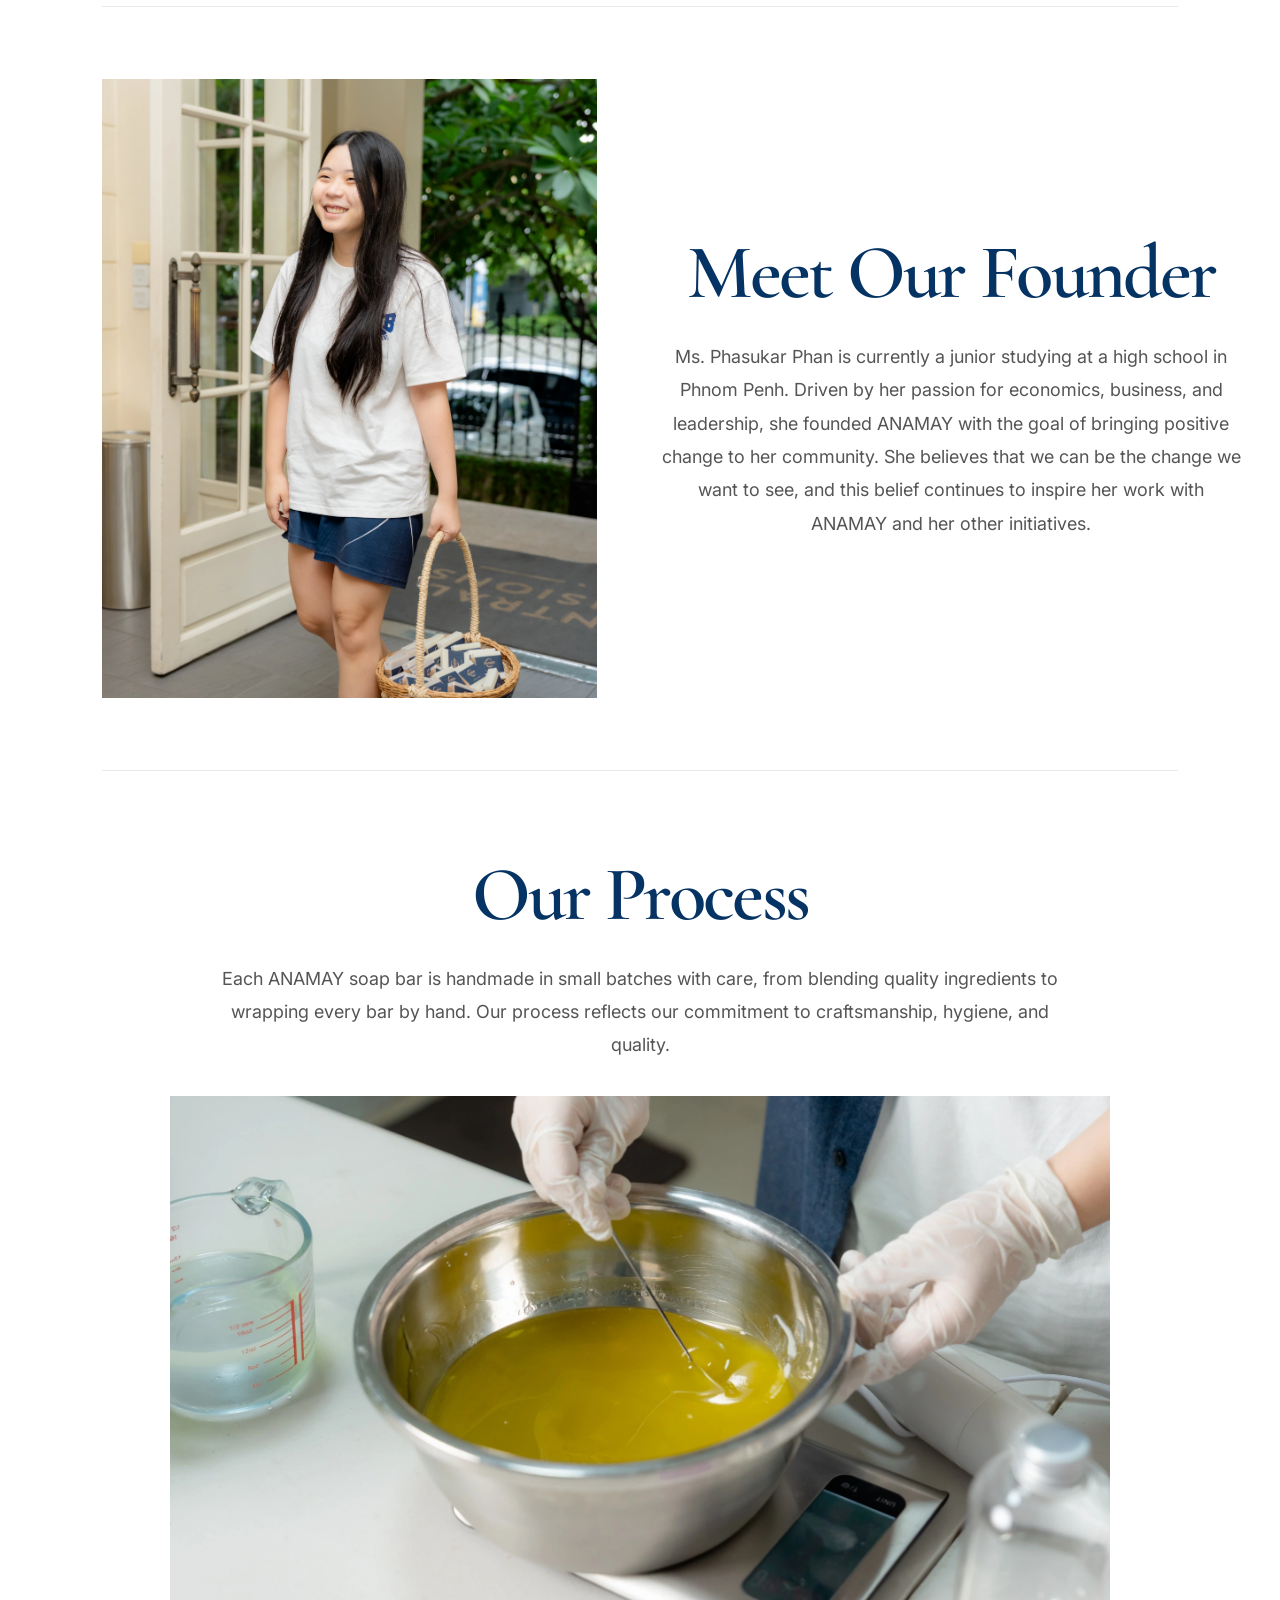
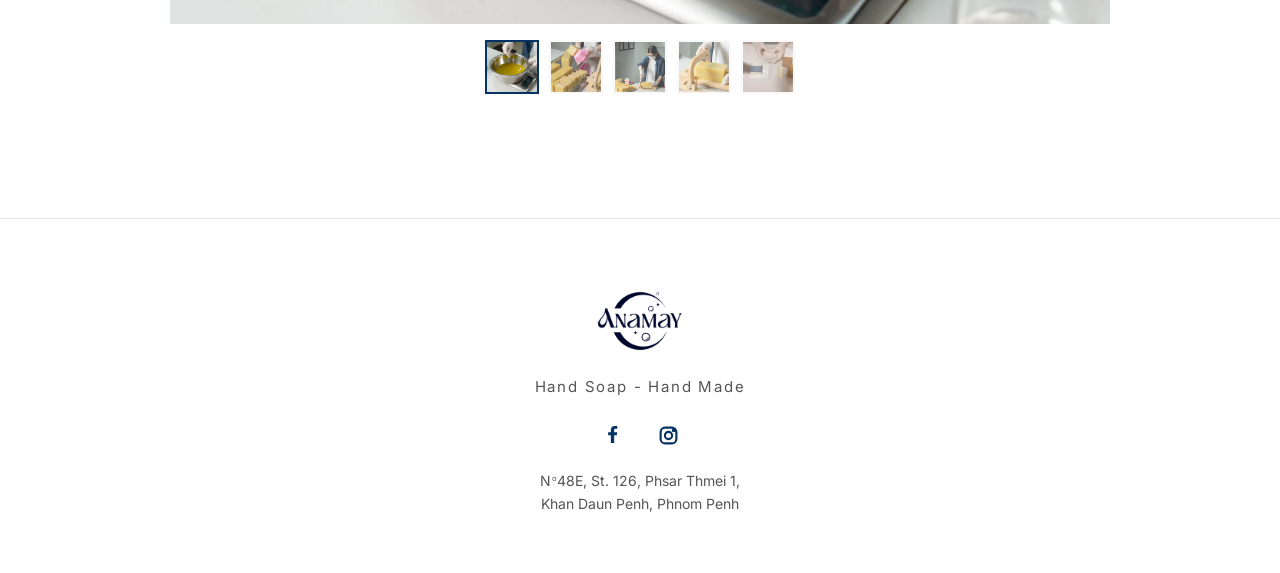
==== commit 33e6e45d: "Update index.html" ====
--- a/about-us/index.html
+++ b/about-us/index.html
@@ -58,7 +58,7 @@
         </p>
         <p>
           All profits from its sales are dedicated to build sanitary toilet facilities in underserved communities in rural Cambodia. ANAMAY combines hygiene, sustainability, women empowerment, and community support into a single business model that serves both commercial and social purposes.
-        <br><br><br>
+        <br><br>
         </p>
       </div>
       <div class="brand-video-wrap">
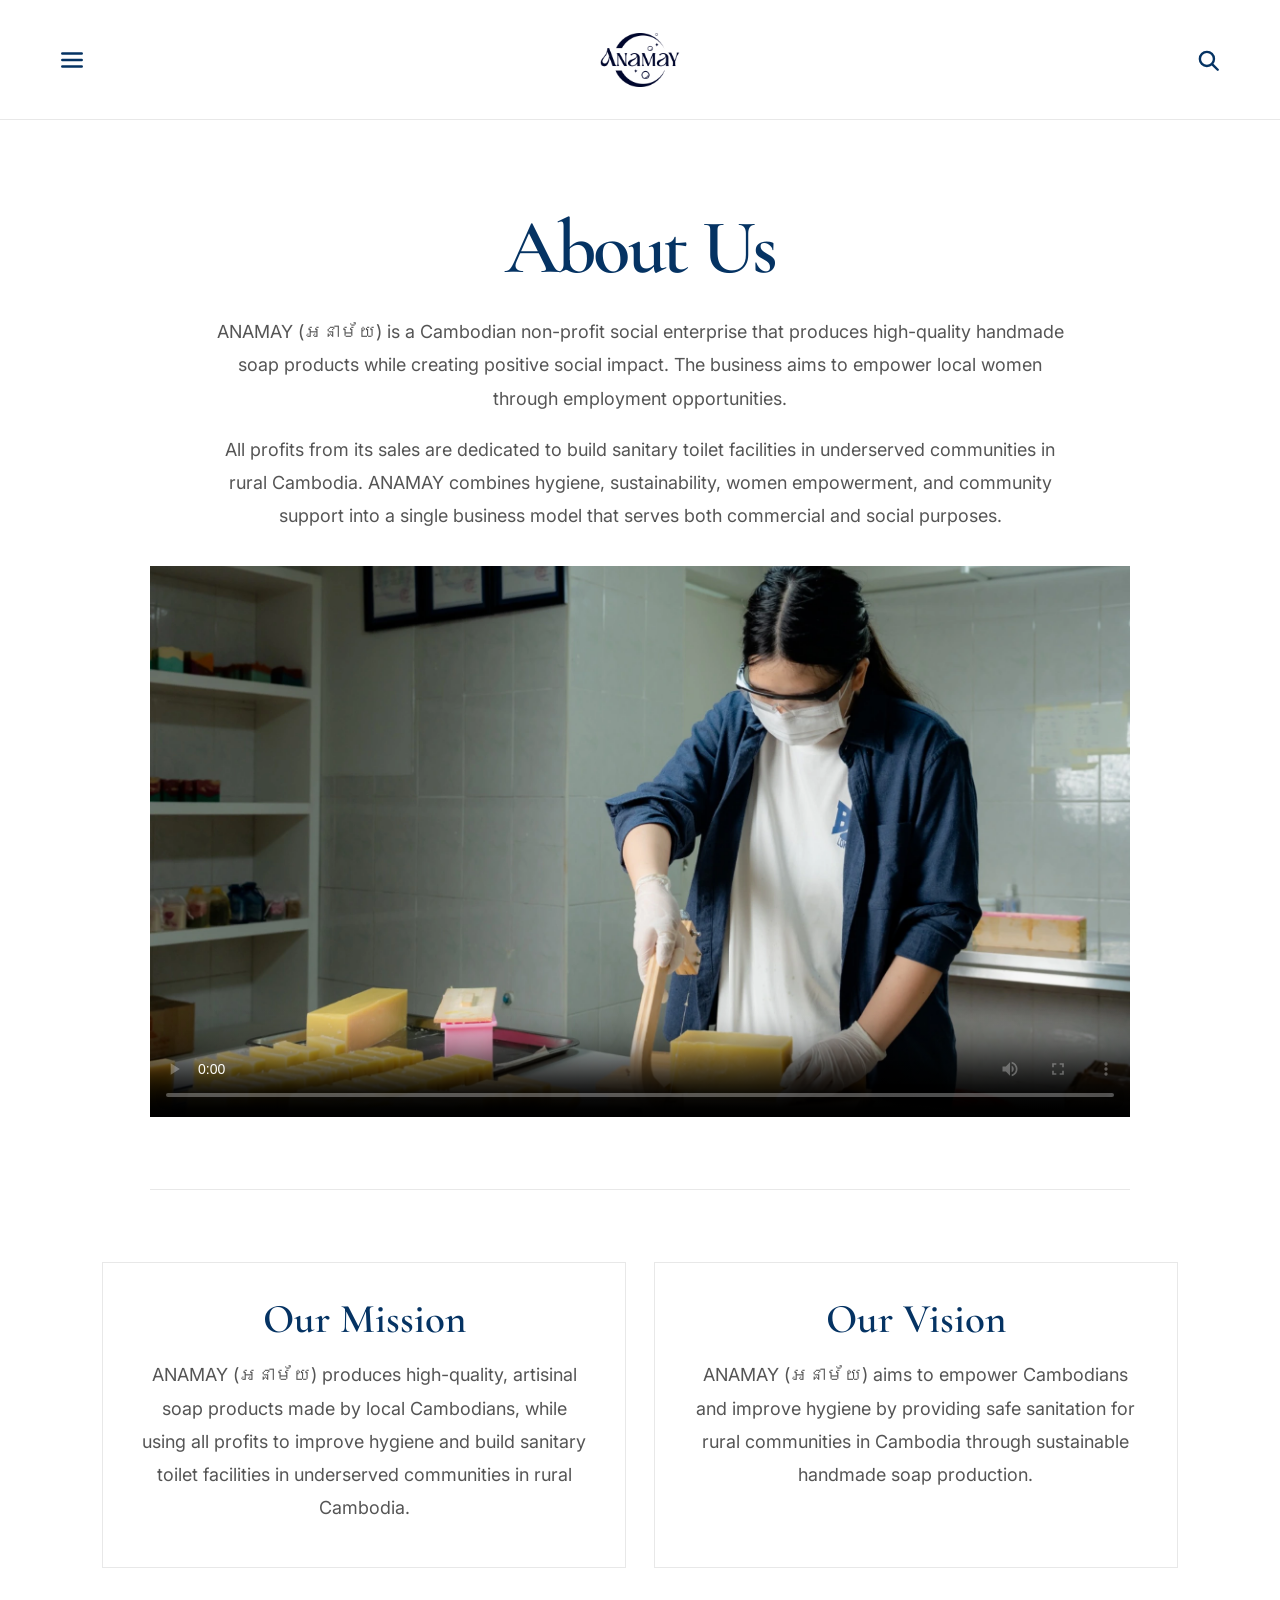
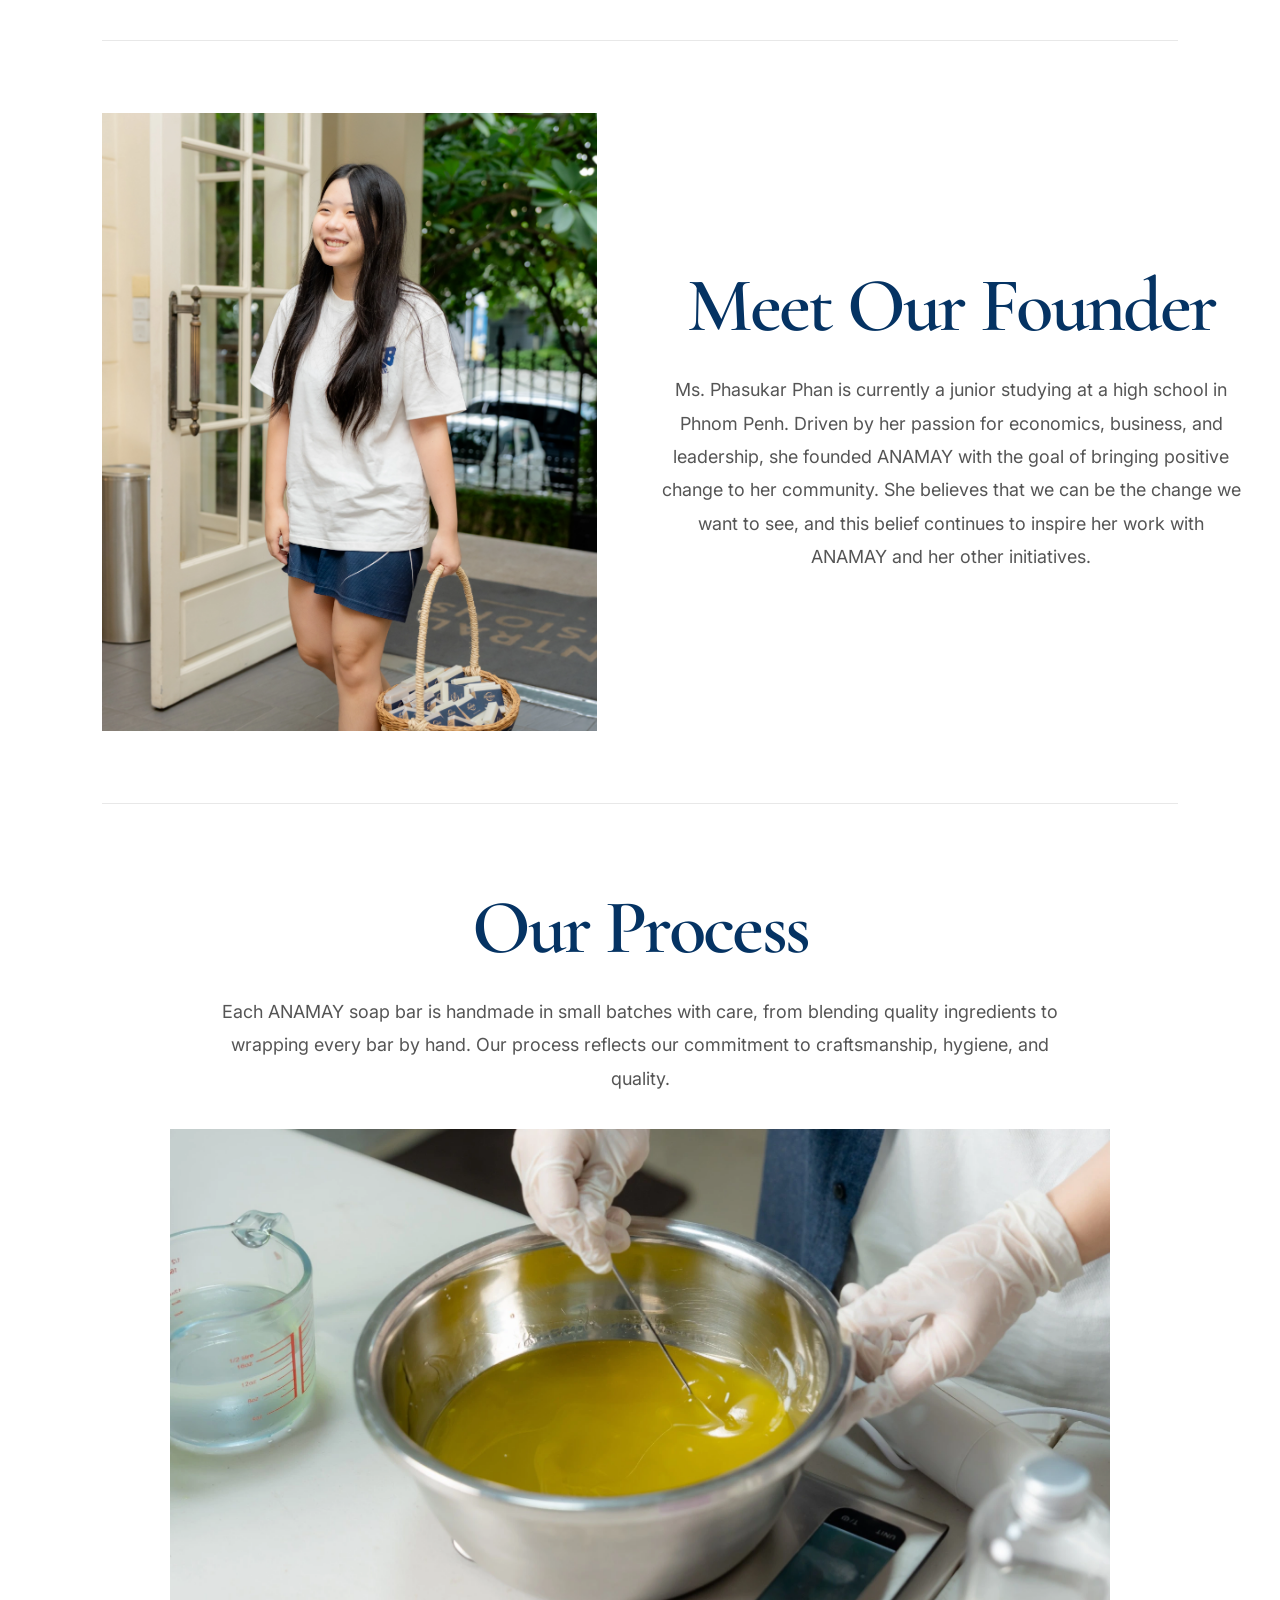
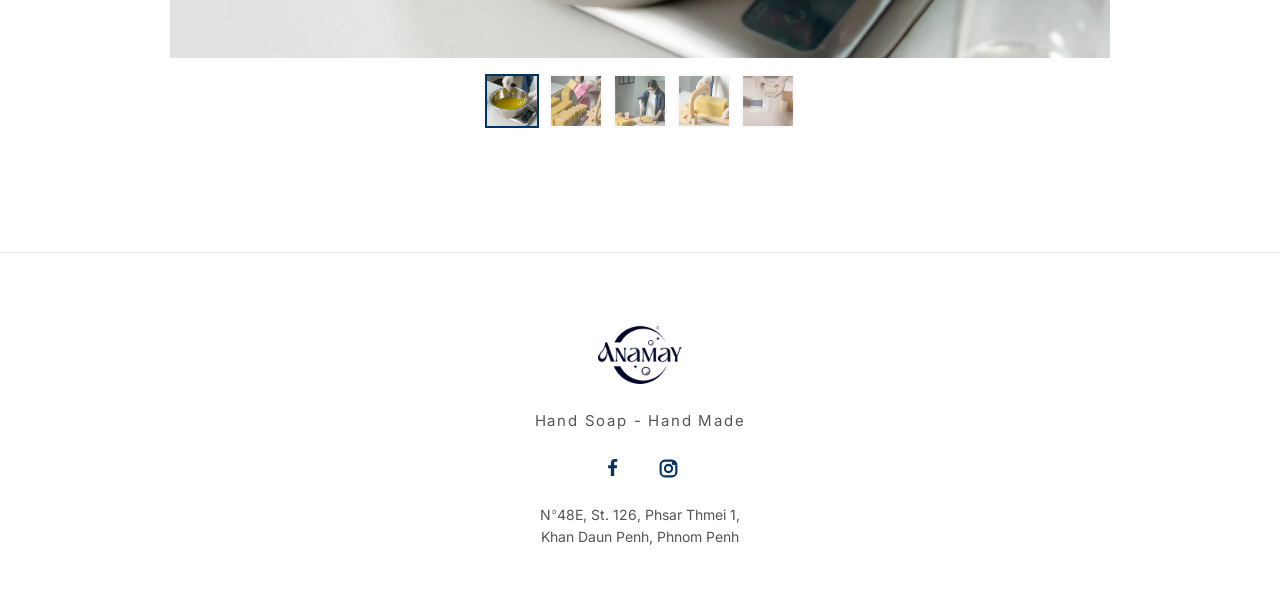
==== commit 228caf59: "CCDO partner" ====
--- a/about-us/index.html
+++ b/about-us/index.html
@@ -73,14 +73,14 @@
       <article class="info-card">
         <h2>Our Mission</h2>
         <p>
-          ANAMAY creates high-quality handmade soap products made by local women, while using part of the profits to build sanitary toilet facilities in underserved communities in rural Cambodia.
+          ANAMAY (អនាម័យ) produces high-quality, artisinal soap products made by local Cambodians, while using all profits to improve hygiene and build sanitary toilet facilities in underserved communities in rural Cambodia.
         </p>
       </article>
 
       <article class="info-card">
         <h2>Our Vision</h2>
         <p>
-          Our aim is to improve hygiene, empower women, and provide safe sanitation for rural communities in Cambodia through sustainable handmade soap production.
+          ANAMAY (អនាម័យ) aims to empower Cambodians and improve hygiene by providing safe sanitation for rural communities in Cambodia through sustainable handmade soap production.
         </p>
       </article>
     </section>
--- a/styles.css
+++ b/styles.css
@@ -734,6 +734,310 @@
 }
 
 /* =========================
+   TOILET IMPACT TIMELINE
+========================= */
+
+.toilet-impact-section {
+  text-align: center;
+}
+
+.impact-eyebrow {
+  margin: 0 0 14px;
+  color: var(--brand-blue);
+  font-size: 12px;
+  font-weight: 700;
+  letter-spacing: 0.22em;
+  text-transform: uppercase;
+}
+
+.toilet-impact-intro {
+  max-width: var(--text-max);
+  margin: var(--title-text-gap) auto 0;
+}
+
+.toilet-impact-intro p {
+  margin: 0;
+  color: var(--muted);
+  font-size: var(--section-text-size);
+  line-height: var(--section-text-line-height);
+}
+
+.toilet-impact-summary {
+  width: min(100%, 390px);
+  margin: 46px auto 52px;
+  padding: 30px 24px 28px;
+  border-top: 1px solid var(--border);
+  border-bottom: 1px solid var(--border);
+  display: flex;
+  flex-direction: column;
+  align-items: center;
+}
+
+.toilet-impact-summary strong {
+  color: var(--brand-blue);
+  font-family: var(--heading-font);
+  font-size: clamp(72px, 8vw, 108px);
+  line-height: 0.8;
+  font-weight: 600;
+  letter-spacing: -0.045em;
+}
+
+.toilet-impact-summary span {
+  margin-top: 15px;
+  color: var(--brand-blue);
+  font-size: 13px;
+  font-weight: 700;
+  letter-spacing: 0.18em;
+  text-transform: uppercase;
+}
+
+.toilet-impact-summary small {
+  margin-top: 8px;
+  color: var(--muted);
+  font-size: 13px;
+}
+
+.toilet-timeline-shell {
+  position: relative;
+  width: 100%;
+}
+
+.toilet-timeline-hint {
+  margin: 0 0 18px;
+  color: var(--muted);
+  font-size: 13px;
+  line-height: 1.6;
+}
+
+.toilet-timeline {
+  position: relative;
+  display: grid;
+  grid-auto-flow: column;
+  grid-auto-columns: minmax(170px, 1fr);
+  align-items: stretch;
+  width: 100%;
+  padding: 6px 0 20px;
+  overflow-x: auto;
+  overscroll-behavior-inline: contain;
+  scrollbar-width: thin;
+}
+
+.toilet-timeline::before {
+  content: "";
+  position: absolute;
+  left: 9%;
+  right: 9%;
+  top: 58px;
+  height: 1px;
+  background: #d8dde3;
+}
+
+.toilet-timeline-node {
+  position: relative;
+  z-index: 1;
+  min-width: 0;
+  min-height: 108px;
+  padding: 0 12px;
+  border: 0;
+  background: transparent;
+  color: var(--text);
+  font-family: inherit;
+  text-align: center;
+  display: grid;
+  grid-template-rows: 36px 34px auto;
+  justify-items: center;
+  align-items: center;
+}
+
+button.toilet-timeline-node {
+  cursor: pointer;
+}
+
+button.toilet-timeline-node:focus-visible {
+  outline: 2px solid var(--brand-blue);
+  outline-offset: 3px;
+  border-radius: 8px;
+}
+
+.toilet-timeline-month {
+  align-self: end;
+  color: var(--brand-blue);
+  font-size: 13px;
+  font-weight: 700;
+  letter-spacing: 0.06em;
+  text-transform: uppercase;
+  white-space: nowrap;
+}
+
+.toilet-timeline-dot {
+  width: 17px;
+  height: 17px;
+  border: 2px solid var(--brand-blue);
+  border-radius: 50%;
+  background: var(--white);
+  box-shadow: 0 0 0 7px var(--white);
+  transition: transform 0.18s ease, background 0.18s ease;
+}
+
+.toilet-timeline-node.is-complete .toilet-timeline-dot {
+  background: var(--brand-blue);
+}
+
+.toilet-timeline-node.is-active .toilet-timeline-dot,
+button.toilet-timeline-node:hover .toilet-timeline-dot {
+  transform: scale(1.24);
+}
+
+.toilet-timeline-count {
+  align-self: start;
+  color: var(--muted);
+  font-size: 13px;
+  line-height: 1.4;
+}
+
+.toilet-timeline-node.is-upcoming .toilet-timeline-month,
+.toilet-timeline-node.is-upcoming .toilet-timeline-count {
+  color: #8c8c8c;
+}
+
+.toilet-timeline-node.is-upcoming .toilet-timeline-dot {
+  border-color: #b9bfc6;
+  background: var(--white);
+}
+
+.toilet-month-popover {
+  width: min(100%, 940px);
+  margin: 22px auto 0;
+  padding: 30px;
+  background: var(--white);
+  border: 1px solid var(--border);
+  border-radius: 18px;
+  box-shadow: 0 24px 64px rgba(5, 51, 99, 0.11);
+  text-align: left;
+  opacity: 0;
+  transform: translateY(-8px);
+  transition: opacity 0.18s ease, transform 0.18s ease;
+}
+
+.toilet-month-popover[hidden] {
+  display: none;
+}
+
+.toilet-month-popover.is-visible {
+  opacity: 1;
+  transform: translateY(0);
+}
+
+.toilet-popover-heading {
+  margin-bottom: 24px;
+  display: flex;
+  align-items: flex-start;
+  justify-content: space-between;
+  gap: 18px;
+}
+
+.toilet-popover-kicker {
+  margin: 0 0 5px;
+  color: var(--muted);
+  font-size: 11px;
+  font-weight: 700;
+  letter-spacing: 0.16em;
+  text-transform: uppercase;
+}
+
+.toilet-popover-heading h3 {
+  margin: 0;
+  color: var(--brand-blue);
+  font-family: var(--heading-font);
+  font-size: clamp(34px, 4vw, 50px);
+  line-height: 0.95;
+  font-weight: 600;
+}
+
+.toilet-popover-close {
+  width: 40px;
+  height: 40px;
+  flex: 0 0 40px;
+  border: 1px solid var(--border);
+  border-radius: 50%;
+  background: var(--white);
+  color: var(--brand-blue);
+  font-size: 26px;
+  line-height: 1;
+  cursor: pointer;
+}
+
+.toilet-popover-close:hover {
+  background: var(--soft);
+}
+
+.toilet-card-grid {
+  display: grid;
+  grid-template-columns: repeat(2, minmax(0, 1fr));
+  gap: 20px;
+}
+
+.toilet-card {
+  min-width: 0;
+  margin: 0;
+  overflow: hidden;
+  border: 1px solid var(--border);
+  border-radius: 14px;
+  background: var(--white);
+}
+
+.toilet-card-image-wrap {
+  width: 100%;
+  aspect-ratio: 4 / 5;
+  background: #f3f4f5;
+  display: flex;
+  align-items: center;
+  justify-content: center;
+  overflow: hidden;
+}
+
+.toilet-card img {
+  width: 100%;
+  height: 100%;
+  object-fit: contain;
+  object-position: center;
+}
+
+.toilet-card-info {
+  min-height: 150px;
+  padding: 19px 20px 20px;
+  background: var(--white);
+}
+
+.toilet-card-info h4 {
+  margin: 0 0 8px;
+  color: var(--brand-blue);
+  font-family: var(--heading-font);
+  font-size: 27px;
+  line-height: 1;
+  font-weight: 600;
+}
+
+.toilet-card-info p {
+  margin: 0;
+  color: var(--muted);
+  font-size: 14px;
+  line-height: 1.6;
+}
+
+.toilet-card-info .toilet-card-village {
+  color: var(--text);
+  font-weight: 600;
+}
+
+.toilet-card-info small {
+  display: block;
+  margin-top: 12px;
+  color: #777;
+  font-size: 12px;
+}
+
+/* =========================
    PRODUCT DETAIL
 ========================= */
 
@@ -1218,4 +1522,101 @@
   .our-impact-page .impact-text {
     margin-bottom: 34px;
   }
-}+}
+
+@media (max-width: 700px) {
+  .impact-eyebrow {
+    margin-bottom: 12px;
+  }
+
+  .toilet-impact-intro {
+    margin-top: var(--mobile-title-text-gap);
+  }
+
+  .toilet-impact-intro p {
+    font-size: var(--mobile-section-text-size);
+    line-height: var(--mobile-section-text-line-height);
+  }
+
+  .toilet-impact-summary {
+    margin: 36px auto 42px;
+    padding: 26px 18px 24px;
+  }
+
+  .toilet-impact-summary strong {
+    font-size: clamp(68px, 24vw, 92px);
+  }
+
+  .toilet-timeline-hint {
+    max-width: 300px;
+    margin: 0 auto 18px;
+  }
+
+  .toilet-timeline {
+    grid-auto-columns: minmax(145px, 45vw);
+    margin-inline: -2px;
+    padding-bottom: 16px;
+  }
+
+  .toilet-timeline::before {
+    left: 72px;
+    right: 72px;
+  }
+
+  .toilet-timeline-node {
+    min-height: 106px;
+    padding-inline: 8px;
+  }
+
+  .toilet-timeline-month {
+    font-size: 12px;
+  }
+
+  .toilet-month-popover {
+    margin-top: 16px;
+    padding: 20px 16px 18px;
+    border-radius: 14px;
+  }
+
+  .toilet-popover-heading {
+    margin-bottom: 18px;
+  }
+
+  .toilet-popover-heading h3 {
+    font-size: 38px;
+  }
+
+  .toilet-card-grid {
+    display: grid;
+    grid-auto-flow: column;
+    grid-auto-columns: minmax(248px, 84%);
+    grid-template-columns: none;
+    gap: 14px;
+    overflow-x: auto;
+    scroll-snap-type: x mandatory;
+    overscroll-behavior-inline: contain;
+    padding: 0 1px 10px;
+    scrollbar-width: thin;
+  }
+
+  .toilet-card {
+    scroll-snap-align: start;
+  }
+
+  .toilet-card-info {
+    min-height: 144px;
+    padding: 17px 18px 18px;
+  }
+
+  .toilet-card-info h4 {
+    font-size: 25px;
+  }
+}
+
+@media (prefers-reduced-motion: reduce) {
+  .toilet-timeline-dot,
+  .toilet-month-popover {
+    transition: none;
+  }
+}
+
